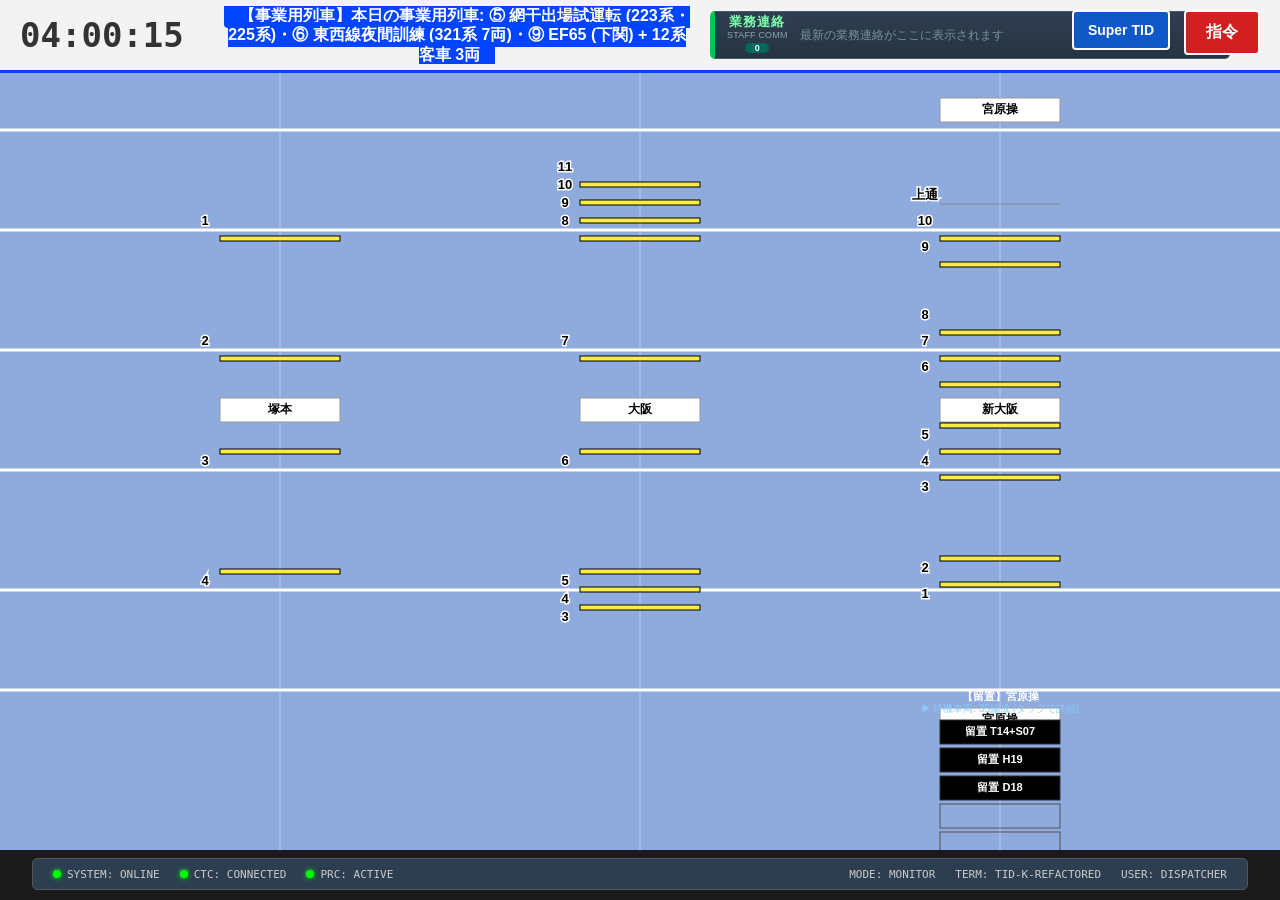
==== index.html @ ba00e13e "高画質の配線略図で配線を見直す: 大阪・京都・高槻・尼崎・草津・野洲の進路と番線、吹田の京都方引上線、西宮・茨木・摩耶・神戸・向日町・安土・近江八幡の待避線、南草津の渡り線。共有番線の駅は出られない番" ====
<!DOCTYPE html>
<html lang="ja">
<head>
<meta charset="UTF-8">
<meta name="viewport" content="width=device-width, initial-scale=1.0, maximum-scale=1.0, user-scalable=no">
<title>JR West Super TID</title>
<link rel="stylesheet" href="css/style.css?v=d154748d">
<link rel="stylesheet" href="css/header-log.css?v=d154748d">
<link rel="stylesheet" href="css/depot-view.css?v=d154748d">
</head>
<body>

<div id="loading-msg">システム再構築中...</div>

<div id="header">
    <div id="clock" class="clock">04:30:00</div>
    <div id="banner-area" onclick="game.ui.toggleLogPanel('cmd')" style="cursor: pointer;" title="クリックで指令ログ履歴を表示">
        <span id="emergency-banner"></span>
        <span id="info-banner"></span>
    </div>
    <div id="staff-log-feed" onclick="game.ui.toggleLogPanel('staff')" title="クリックで業務連絡ログ履歴を表示">
        <div class="staff-feed-title">
            <b>業務連絡</b>
            <small>STAFF COMM</small>
            <span id="staff-log-count">0</span>
        </div>
        <div id="staff-log-marquee"><span class="staff-feed-idle">最新の業務連絡がここに表示されます</span></div>
    </div>
</div>
<a id="tid-link" href="tid.html" title="運転指令用の Super-TID 画面を開きます">Super TID</a>
<button id="cmd-btn" type="button" onclick="game.ui.toggleCmdPanel()">指令</button>

<div id="log-panel">
    <div id="log-tabs"></div>
    <div id="log-filter-bar"></div>
    <div id="log-panel-container">
        <ul id="log-list"></ul>
    </div>
    <button id="log-panel-close" onclick="game.ui.toggleLogPanel()">閉じる</button>
</div>

<div id="emg-control">
 <h3 style="margin-top:0; color:#ffeb3b;">⚠️ 防護無線発報中 ⚠️</h3>
    <p style="font-size:12px; margin-bottom:10px;">安全確認完了後、以下のボタンで解除してください。</p>
    <button class="btn-emg-clear" onclick="game.clearEmergency()">防護無線解除 (安全確認)</button>
    <p style="color:#fff; font-size:10px; margin-top:5px;">※人身事故時は、他線のみ再開・当該線は区間抑止が残ります。</p>
</div>

<div id="footer">
    <div class="footer-section">
        <div class="status-item"><span class="led led-green"></span> SYSTEM: ONLINE</div>
        <div class="status-item"><span class="led led-green"></span> CTC: CONNECTED</div>
        <div class="status-item"><span class="led led-green"></span> PRC: ACTIVE</div>
    </div>
    <div class="footer-section">
        <div class="status-item">MODE: MONITOR</div>
        <div class="status-item">TERM: TID-K-REFACTORED</div>
        <div class="status-item">USER: DISPATCHER</div>
    </div>
</div>

<div id="cmd-panel">
    <h3>運転指令</h3>
    <div class="cmd-row" style="background:#eef; padding:5px; border-radius:4px;">
        <label style="color:#000;">対象列車選択 (必須)</label>
        <select id="cmd-no" style="font-size:14px; font-weight:bold; width:100%;" onchange="game.ui.updateCmdActionOptions()"><option value="">列車を選択してください</option></select>
    </div>
    <div id="vehicle-info-panel" style="background:#e0f7fa; padding:8px; margin-bottom:10px; border-radius:4px; font-size:11px; color:#006064;">
        <strong>編成情報:</strong> <span id="vehicle-notes">対象列車を選択してください</span>
    </div>
    <h4>0. シミュレーション設定</h4>
    <div class="cmd-section">
        <div class="cmd-row">
            <label>時間の進み方 (1.0倍が標準)</label>
            <select id="cmd-speed" onchange="game.ui.applyTimeScale()"></select>
        </div>
        <div class="cmd-row">
            <label>ダイヤの曜日 (快速の走行線路が変わります)</label>
            <select id="cmd-daytype" onchange="game.ui.applyDayType()"></select>
        </div>
    </div>
    <h4>1. 列車設定変更</h4>
    <div class="cmd-section">
        <div class="cmd-row"><label>行先変更</label>
            <select id="cmd-dest" onchange="game.ui.updateCmdActionOptions()">
                <option value="">変更なし</option>
                <!-- 候補は js/28-dispatch.js の dispatchDestinationCandidates() から作る (UIManager.fillDestSelect) -->
            </select>
        </div>
        <div class="cmd-row">
            <label>種別変更</label>
            <select id="cmd-type">
                <option value="no_change">変更なし</option>
                <option value="普通">普通</option><option value="快速">快速</option><option value="新快速">新快速</option>
                <option value="特急">特急</option><option value="回送">回送</option>
                <option value="臨時">臨時</option>
            </select>
        </div>
        <div class="cmd-row">
            <label>終点到着後の処置</label>
            <select id="cmd-action"></select>
        </div>
        <button id="btn-exec-train" class="btn-exec" onclick="game.ui.executeTrainChange()" style="width:100%;">設定変更 実行</button>
    </div>
    <h4>2. 個別抑止制御</h4>
    <div class="cmd-section">
        <div class="cmd-row">
            <label>抑止指定駅</label>
            <select id="cmd-stop-at"><option value="">指定なし (即時)</option></select>
        </div>
        <div class="btn-group">
            <button id="btn-suspend-imm" class="btn-suspend-imm" onclick="game.ui.executeSuspendImm()" style="flex:1.2;">即時抑止</button>
            <button id="btn-suspend-on" class="btn-suspend" onclick="game.ui.executeSuspendOn()">予約実行</button>
            <button id="btn-suspend-off" class="btn-release" onclick="game.ui.executeSuspendOff()">解除</button>
        </div>
        <!-- ★追加: 抑止を解除して、続行間隔の自動判定を飛ばして発車させる指令 -->
        <button id="btn-force-start" class="btn-force" onclick="game.ui.executeForceStart()"
                title="抑止を解除し、続行間隔の自動判定を1回飛ばして発車させます（進路が空いていない場合は発車しません）">
            ▶ 強制発車 (抑止解除)
        </button>
    </div>
    <h4>3. 着発番線変更指令 (転線)</h4>
    <div class="cmd-section">
        <div class="cmd-row">
            <label>対象駅</label>
            <select id="cmd-chg-station" onchange="game.ui.updateTrackCandidates()">
                <option value="">駅を選択してください</option>
            </select>
        </div>
        <div class="cmd-row">
            <label>指定番線</label>
            <select id="cmd-chg-track">
                <option value="">駅を選択してください</option>
            </select>
        </div>
        <button class="btn-exec" onclick="game.ui.applyTrackChange()">変更予約 実行</button>
    </div>
    <h4>4. 留置場 出区・強制発車指令</h4>
    <div class="cmd-section">
        <div class="cmd-row">
            <label>対象留置場 (留置数)</label>
            <select id="cmd-depot-sel" onchange="game.ui.updateDepotTrains()">
                <!-- 動的生成 -->
            </select>
        </div>
        <div class="cmd-row">
            <label>対象車両</label>
            <select id="cmd-depot-train">
                <!-- 動的生成 -->
            </select>
        </div>
        <div style="display:flex; gap:5px; margin-bottom: 5px;">
            <div style="flex:1;">
                <label>発車時間</label>
                <select id="cmd-depot-time">
                    <option value="0">即時</option>
                    <option value="1">1分後</option>
                    <option value="2">2分後</option>
                    <option value="3">3分後</option>
                    <option value="5">5分後</option>
                    <option value="10">10分後</option>
                </select>
            </div>
            <div style="flex:1;">
                <label>種別</label>
                <select id="cmd-depot-type" onchange="game.ui.updateDepotDests()">
                    <option value="普通">普通</option>
                    <option value="快速">快速</option>
                    <option value="新快速">新快速</option>
                    <option value="特急">特急</option>
                    <option value="回送" selected>回送</option>
                    <option value="臨時">臨時</option>
                </select>
            </div>
        </div>
        <div class="cmd-row">
            <label>行先</label>
            <select id="cmd-depot-dest" onchange="game.ui.updateCmdDepotActionOptions()">
                <option value="京都">京都</option><option value="大阪">大阪</option>
                <option value="西明石">西明石</option><option value="姫路">姫路</option>
                <option value="網干">網干</option><option value="野洲">野洲</option>
                <option value="米原">米原</option><option value="草津">草津</option>
                <option value="高槻">高槻</option><option value="尼崎">尼崎</option>
                <option value="神戸">神戸</option><option value="敦賀">敦賀</option>
                <option value="須磨">須磨</option><option value="芦屋">芦屋</option>
                <option value="近江今津">近江今津</option><option value="長浜">長浜</option>
                <option value="宮原操">宮原操</option><option value="向日町操">向日町操</option>
                <option value="吹田貨">吹田貨</option>
                <option value="上郡">上郡</option><option value="播州赤穂">播州赤穂</option>
                <option value="放出">放出</option><option value="松井山手">松井山手</option>
                <option value="木津">木津</option>
            </select>
        </div>
        <div class="cmd-row">
            <label>到着後</label>
            <select id="cmd-depot-action"></select>
        </div>
        <button class="btn-exec" onclick="game.ui.executeDepotOutForce()" style="background:#800080; width:100%;">出区・強制発車 設定</button>
    </div>
    <h4>5. 運転見合わせ設定 (区間)</h4>
    <div class="cmd-section">
        <div class="cmd-row">
            <label>対象線路</label>
            <select id="sus-track">
                <option value="Up_In">上り内側</option><option value="Up_Out">上り外側</option>
                <option value="Down_In">下り内側</option><option value="Down_Out">下り外側</option>
                <option value="Up_Hoppo">北方貨物上</option><option value="Down_Hoppo">北方貨物下</option>
                <option value="Kosei_Up">湖西線上り</option><option value="Kosei_Down">湖西線下り</option>
                <option value="Fukuchi_Up">JR宝塚線上り</option><option value="Fukuchi_Down">JR宝塚線下り</option>
                <option value="Tozai_Up">JR東西線・学研都市線上り</option><option value="Tozai_Down">JR東西線・学研都市線下り</option>
                <option value="Ako_Up">赤穂線上り</option><option value="Ako_Down">赤穂線下り</option>
            </select>
        </div>
        <div class="cmd-row" style="display:flex; gap:5px;">
            <div style="flex:1;"><label>開始駅</label><select id="sus-start"><option value="">駅を選択</option></select></div>
            <div style="flex:1;"><label>終了駅</label><select id="sus-end"><option value="">駅を選択</option></select></div>
        </div>
        <div class="btn-group">
            <button id="btn-stop-sus" class="btn-stop" onclick="game.ui.setSuspension()">見合わせ 設定</button>
            <button id="btn-clear-sus" class="btn-clear" onclick="game.ui.clearSuspension()">全解除</button>
        </div>
    </div>
    <div style="text-align:right; margin-top:15px;"><button id="btn-close-cmd" class="btn-close" onclick="game.ui.toggleCmdPanel()">閉じる</button></div>
</div>

<!-- 線路図。
     canvas-spacer は線路図全体の大きさを持つ空の箱で、スクロールバーを出すためのもの。
     キャンバス自体は画面の大きさぶんしか作らず、スクロール量に合わせて描き直す。
     こうしないと iPad の Safari でキャンバスの面積の上限に掛かり、
     線路図が真っ白になってしまう。 -->
<div id="tid-viewport">
    <canvas id="tidCanvas"></canvas>
    <div id="scroll-container"><div id="canvas-spacer"></div></div>
</div>
<div id="dep-board-modal" onclick="game.ui.closeDepartureBoard()" style="display:none; position:fixed; top:0; left:0; width:100%; height:100%; background:rgba(0,0,0,0.8); z-index:9999; justify-content:center; align-items:center; flex-direction:column; gap:10px; overflow-y:auto;">
    
    <div onclick="event.stopPropagation()" style="background:#000; border: 2px solid #555; width: 1000px; padding: 20px; font-family: 'Meiryo UI', 'MS Gothic', sans-serif; transform: scale(0.8); transform-origin: center; margin-bottom: -60px;">
        <div style="display:flex; align-items:center; border-bottom: 2px solid #ccc; padding-bottom: 10px; margin-bottom: 10px;">
            <div style="background:#0055A5; color:white; font-size:50px; padding:0 20px; font-weight:bold; font-family:Arial;">A</div>
            <div style="color:white; font-size:35px; margin-left:15px; line-height:1.1; font-weight:bold;">
                上り 大阪・京都方面<br><span style="font-size:18px; font-weight:normal;">for Ōsaka, Kyōto</span>
            </div>
            <div id="dep-board-header-up" style="color:white; font-size:40px; margin-left:auto; text-align:right; font-weight:bold;">
                駅 発車標<br><span style="font-size:18px; font-weight:normal;">Departures</span>
            </div>
        </div>
        <div style="display:flex; color:#ccc; font-size:14px; border-bottom: 1px solid #777; padding-bottom:5px;">
            <div style="width:240px; text-align:center;">種別 Type</div>
            <div style="width:190px; text-align:center;">遅れ Delay</div>
            <div style="width:150px; text-align:center;">時刻 Departure Time</div>
            <div style="width:220px; text-align:center;">行先 Destination</div>
            <div style="width:100px; text-align:center;">のりば Track</div>
        </div>
        <div id="dep-board-rows-up"></div>
    </div>

    <div onclick="event.stopPropagation()" style="background:#000; border: 2px solid #555; width: 1000px; padding: 20px; font-family: 'Meiryo UI', 'MS Gothic', sans-serif; transform: scale(0.8); transform-origin: center;">
        <div style="display:flex; align-items:center; border-bottom: 2px solid #ccc; padding-bottom: 10px; margin-bottom: 10px;">
            <div style="background:#0055A5; color:white; font-size:50px; padding:0 20px; font-weight:bold; font-family:Arial;">A</div>
            <div style="color:white; font-size:35px; margin-left:15px; line-height:1.1; font-weight:bold;">
                下り 三ノ宮・姫路方面<br><span style="font-size:18px; font-weight:normal;">for Sannomiya, Himeji</span>
            </div>
            <div id="dep-board-header-down" style="color:white; font-size:40px; margin-left:auto; text-align:right; font-weight:bold;">
                駅 発車標<br><span style="font-size:18px; font-weight:normal;">Departures</span>
            </div>
        </div>
        <div style="display:flex; color:#ccc; font-size:14px; border-bottom: 1px solid #777; padding-bottom:5px;">
            <div style="width:240px; text-align:center;">種別 Type</div>
            <div style="width:190px; text-align:center;">遅れ Delay</div>
            <div style="width:150px; text-align:center;">時刻 Departure Time</div>
            <div style="width:220px; text-align:center;">行先 Destination</div>
            <div style="width:100px; text-align:center;">のりば Track</div>
        </div>
        <div id="dep-board-rows-down"></div>
    </div>
</div>

<!-- 輸送障害の報告書 (社員限り)。js/32-records.js が中身を作る -->
<div id="report-modal" onclick="game.ui.closeIncidentReport()" style="display:none;">
    <div class="report-modal-box" onclick="event.stopPropagation()">
        <div class="report-modal-head">
            <b>輸送障害報告</b>
            <button onclick="game.ui.saveIncidentReport()">テキストで保存</button>
            <button onclick="game.ui.closeIncidentReport()">閉じる</button>
        </div>
        <div id="report-modal-body"></div>
    </div>
</div>

<!-- ★追加: 留置車両一覧モーダル -->
<div id="depot-modal" onclick="closeDepotModal()" style="display:none; position:fixed; top:0; left:0; width:100%; height:100%; background:rgba(0,0,0,0.8); z-index:9999; justify-content:center; align-items:center; flex-direction:column; overflow-y:auto;">
    <div onclick="event.stopPropagation()" style="background:#fff; border: 2px solid #555; width: 94%; max-width: 1040px; padding: 18px 20px; font-family: 'Meiryo UI', 'MS Gothic', sans-serif; border-radius: 8px;">
        <h2 id="depot-modal-title">留置場 構内配線図</h2>
        <div id="depot-modal-content" style="max-height: 68vh; overflow-y: auto;">
            <!-- リストがここに生成されます -->
        </div>
        <div style="text-align:right; margin-top: 15px;">
            <button onclick="closeDepotModal()" style="padding: 8px 20px; cursor: pointer; background: #666; color: #fff; border: none; border-radius: 4px; font-weight: bold;">閉じる</button>
        </div>
    </div>
</div>


<!-- 読み込み順に意味があります。データ定義 -> クラス本体 -> prototype への追加 -> 起動 -->
<script src="js/01-config.js?v=d154748d"></script>
<script src="js/02-fleet-data.js?v=d154748d"></script>
<script src="js/03-stations.js?v=d154748d"></script>
<script src="js/04-depots.js?v=d154748d"></script>
<script src="js/05-track-manager.js?v=d154748d"></script>
<script src="js/06-fleet.js?v=d154748d"></script>
<script src="js/07-spawner-core.js?v=d154748d"></script>
<script src="js/08-spawner-mainline.js?v=d154748d"></script>
<script src="js/09-spawner-branch.js?v=d154748d"></script>
<script src="js/10-timetable.js?v=d154748d"></script>
<script src="js/11-train-core.js?v=d154748d"></script>
<script src="js/12-train-move.js?v=d154748d"></script>
<script src="js/13-train-hold.js?v=d154748d"></script>
<script src="js/14-train-turnback.js?v=d154748d"></script>
<script src="js/15-train-depot.js?v=d154748d"></script>
<script src="js/16-train-adjust.js?v=d154748d"></script>
<script src="js/17-renderer.js?v=d154748d"></script>
<script src="js/18-ui-core.js?v=d154748d"></script>
<script src="js/19-ui-log.js?v=d154748d"></script>
<script src="js/20-ui-cmd.js?v=d154748d"></script>
<script src="js/21-ui-board.js?v=d154748d"></script>
<script src="js/22-depot-view.js?v=d154748d"></script>
<script src="js/23-game.js?v=d154748d"></script>
<script src="js/24-service-rules.js?v=d154748d"></script>
<script src="js/25-signals.js?v=d154748d"></script>
<script src="js/26-incidents.js?v=d154748d"></script>
<script src="js/27-operations.js?v=d154748d"></script>
<script src="js/28-dispatch.js?v=d154748d"></script>
<script src="js/29-sim-bus.js?v=d154748d"></script>
<script src="js/30-duty-log.js?v=d154748d"></script>
<script src="js/31-comms.js?v=d154748d"></script>
<script src="js/32-records.js?v=d154748d"></script>
<script src="js/33-incident-scenarios.js?v=d154748d"></script>
<script src="js/34-freight-terminals.js?v=d154748d"></script>
<script src="js/35-sidings.js?v=d154748d"></script>
<script src="js/36-special-events.js?v=d154748d"></script>
<script src="js/37-amagasaki-prc.js?v=d154748d"></script>
<script src="js/38-freight-timetable.js?v=d154748d"></script>
<script src="js/38b-night-work.js?v=d154748d"></script>
<script src="js/38c-dispatch-rules.js?v=d154748d"></script>
<script src="js/38d-train-numbers.js?v=d154748d"></script>
<script src="js/38e-night-work-detail.js?v=d154748d"></script>
<script src="js/39-boot.js?v=d154748d"></script>

<!-- ===================================================== 版の食い違いの見張り
     詳しくは tid.html の同じ部分を参照。古い js がキャッシュから使われている
     ときに、一度だけキャッシュを避けて読み直す。 -->
<script>
(function () {
    var okAll = true;
    try { okAll = (typeof DutyLog !== "undefined") && (typeof CommSystem !== "undefined"); }
    catch (e) { okAll = false; }
    if (okAll) return;
    var KEY = "tid-version-reload";
    var already = false;
    try { already = !!sessionStorage.getItem(KEY); } catch (e) { already = false; }
    if (already) return;
    try { sessionStorage.setItem(KEY, "1"); } catch (e) { /* 使えなくても続ける */ }
    location.replace(location.pathname + "?r=" + Date.now());
})();
</script>

</body>
</html>
---- css/style.css ----
body { margin: 0; background-color: #1a1a1a; font-family: "Meiryo UI", "Yu Gothic", sans-serif; overflow: hidden; }
    
    /* ヘッダー */
    #header { position: fixed; top: 0; left: 0; width: 100%; height: 70px; background: rgba(255,255,255,0.95); border-bottom: 3px solid #0044FF; z-index: 1000; display: flex; align-items: center; justify-content: space-between; padding: 0 20px; font-size: 12px; white-space: nowrap; overflow-x: auto; }
    .clock { font-size: 34px; font-weight: bold; font-family: "Meiryo UI", "Yu Gothic", monospace; color: #333; margin-right: 20px; flex-shrink: 0; }
    
    #banner-area { flex-grow: 1; text-align: center; font-weight: bold; font-size: 16px; margin: 0 20px; overflow: hidden; white-space: normal; line-height: 1.2; }
    #emergency-banner { display: none; background-color: #ff0000; color: #fff; padding: 4px 15px; border-radius: 4px; animation: flash 1s infinite; }
    #info-banner { display: none; background-color: #ffcc00; color: #000; padding: 4px 15px; border-radius: 4px; }
    .banner-orange { background-color: #ff9800 !important; color: #fff !important; }
    .banner-blue { background-color: #0044FF !important; color: #fff !important; }
    @keyframes flash { 0% { opacity: 1; } 50% { opacity: 0.5; } 100% { opacity: 1; } }

    .legend { display: flex; align-items: center; gap: 10px; flex-shrink: 0; margin-right: 70px; font-size: 10px; }
    .color-box { display: inline-block; width: 10px; height: 10px; margin-right: 2px; vertical-align: middle; border: 1px solid #777; }
    
    /* フッター */
    #footer { position: fixed; bottom: 10px; left: 2.5%; width: 95%; height: 32px; background: #2c3e50; border: 1px solid #555; border-radius: 5px; z-index: 1000; display: flex; align-items: center; justify-content: space-between; padding: 0 20px; color: #ccc; font-size: 11px; font-family: "Meiryo UI", "Yu Gothic", monospace; box-sizing: border-box; }
    .footer-section { display: flex; align-items: center; gap: 20px; }
    .status-item { display: flex; align-items: center; gap: 6px; }
    .led { width: 8px; height: 8px; border-radius: 50%; display: inline-block; }
    .led-green { background-color: #00ff00; box-shadow: 0 0 5px #00ff00; }
    
    /* ローディング */
    #loading-msg { position: fixed; top: 50%; left: 50%; transform: translate(-50%, -50%); color: #fff; font-size: 20px; font-weight: bold; z-index: 9999; background: rgba(0,0,0,0.7); padding: 20px; border-radius: 8px; pointer-events: none; }

    /* Super-TID 画面へのリンク */
    #tid-link { position: fixed; top: 10px; right: 110px; z-index: 2000; background: #0E58C8;
        color: #fff; border: 2px solid #fff; padding: 10px 14px; font-weight: bold; font-size: 14px;
        cursor: pointer; border-radius: 4px; text-decoration: none;
        font-family: "Meiryo UI", "Yu Gothic", sans-serif; }
    #tid-link:active { transform: translateY(2px); }

    /* 指令ボタン */
    #cmd-btn { position: fixed; top: 10px; right: 20px; z-index: 2000; background: #d21f1f; color: #fff; border: 2px solid #fff; padding: 10px 20px; font-weight: bold; font-size: 16px; cursor: pointer; border-radius: 4px; font-family: "Meiryo UI", "Yu Gothic", sans-serif; }
    #cmd-btn:active { transform: translateY(2px); }

    /* 指令パネル */
    #cmd-panel { display: none; position: fixed; top: 80px; right: 20px; width: 340px; background: rgba(255,255,255,0.95); border: 2px solid #333; padding: 15px; z-index: 2000; font-size: 12px; border-radius: 8px; max-height: 85vh; overflow-y: auto; }
    #cmd-panel h3 { margin: 0 0 10px 0; border-bottom: 2px solid #0044FF; padding-bottom: 5px; font-size: 14px; }
    #cmd-panel h4 { margin: 15px 0 5px 0; background: #eee; padding: 4px; font-size: 12px; border-left: 4px solid #555; }
    .cmd-section { margin-bottom: 10px; padding-bottom: 10px; border-bottom: 1px dashed #ccc; }
    .cmd-row { margin-bottom: 8px; }
    .cmd-row label { display: block; font-weight: bold; margin-bottom: 2px; font-size: 11px; color:#555; }
    .cmd-row input, .cmd-row select { width: 100%; padding: 5px; box-sizing: border-box; border:1px solid #999; border-radius:3px; font-family: "Meiryo UI", "Yu Gothic", sans-serif; }
    
    .btn-group { display: flex; gap: 5px; margin-top: 5px; }
    .btn-exec, .btn-suspend, .btn-release, .btn-stop, .btn-clear, .btn-close, .btn-emg-clear { border: none; color: #fff; cursor: pointer; border-radius: 4px; font-weight: bold; font-family: "Meiryo UI", "Yu Gothic", sans-serif; }
    .btn-exec { flex:1; background: #0044FF; padding: 8px; }
    .btn-suspend { flex:1; background: #ff8800; padding: 8px; }
    .btn-suspend-imm { flex:1; background: #d21f1f; padding: 8px; color: #fff; cursor: pointer; border-radius: 4px; font-weight: bold; }
    .btn-release { flex:1; background: #28a745; padding: 8px; }
    .btn-stop { background: #d21f1f; padding: 6px 12px; flex: 2; }
    .btn-clear { background: #28a745; padding: 6px 12px; flex: 1; }
    .btn-close { background: #666; padding: 6px 12px; }
    .btn-emg-clear { width:100%; background: #d21f1f; padding: 10px; border:2px solid yellow; }

    /* ログ履歴パネル・業務連絡欄のスタイルは css/header-log.css に分離 */

    /* 緊急制御パネル */
    #emg-control { display: none; position: fixed; top: 100px; left: 50%; transform: translateX(-50%); width: 300px; background: rgba(200, 0, 0, 0.9); padding: 15px; border: 3px solid #fff; border-radius: 8px; z-index: 3000; text-align: center; color: white; }

    /* 線路図の表示域。
       キャンバスは画面の大きさぶんだけ作り、いちばん下の層に敷く。
       その上に透明なスクロール領域 (#scroll-container) を重ね、
       中の #canvas-spacer が線路図全体の大きさを持ってスクロールバーを出す。
       スクロールされたら、その量ぶんずらしてキャンバスを描き直す。
       こうすることで
         ・キャンバスの面積が画面と同じになり、iPad の上限に掛からない
         ・iOS の慣性スクロールがそのまま使える
         ・横にも縦にもスクロールできる
       という形にしている。 */
    #tid-viewport {
        position: fixed; top: 70px; left: 0; right: 0; bottom: 50px;
        background-color: #8faadd;
        overflow: hidden;
    }
    #tidCanvas {
        position: absolute; top: 0; left: 0;
        display: block;
        image-rendering: -webkit-optimize-contrast;
    }
    #scroll-container {
        position: absolute; top: 0; left: 0; right: 0; bottom: 0;
        overflow: auto;
        -webkit-overflow-scrolling: touch;
        overscroll-behavior: contain;
        touch-action: pan-x pan-y;
        cursor: grab;
    }
    #scroll-container:active { cursor: grabbing; }
    #canvas-spacer { width: 1px; height: 1px; }

    /* ★追加: 強制発車ボタン (指令パッド) */
    .btn-force { display:block; width:100%; margin-top:8px; padding:9px; background:#00838F; color:#fff; border:none; border-radius:4px; font-weight:bold; font-size:13px; cursor:pointer; font-family: "Meiryo UI", "Yu Gothic", sans-serif; }
    .btn-force:hover { background:#006064; }
    .btn-force:active { transform: translateY(1px); }
---- css/header-log.css ----
/* ヘッダーの業務連絡欄と、運転指令ログ／業務連絡の履歴パネル。

   読みやすさを上げるため
     ・時刻 / 発信元ラベル / 見出し / 本文 の4段構えに固定し、行頭の位置を揃えた
     ・発信元を色付きのラベル(チップ)にして、視線で追えるようにした
     ・重要度で左の帯と背景を変え、事故・運休が埋もれないようにした
     ・タブと発信元での絞り込みを付けた
*/

/* ============================================================ 業務連絡 (ヘッダー) */
#staff-log-feed {
    display: flex;
    align-items: center;
    flex-shrink: 0;
    margin-right: 70px;
    width: 520px;
    height: 48px;
    box-sizing: border-box;
    background: linear-gradient(180deg, #2f3e50 0%, #263442 100%);
    border: 1px solid #4a5a6a;
    border-left: 5px solid #00c853;
    border-radius: 5px;
    padding: 0 12px;
    overflow: hidden;
    cursor: pointer;
    transition: border-color .15s, box-shadow .15s;
}
#staff-log-feed:hover { border-color: #7e93a8; box-shadow: 0 0 0 2px rgba(0,200,83,.25); }

.staff-feed-title {
    flex-shrink: 0;
    margin-right: 12px;
    text-align: center;
    line-height: 1.15;
}
.staff-feed-title b {
    display: block;
    font-size: 13px;
    font-weight: bold;
    color: #7dffab;
    letter-spacing: .08em;
}
.staff-feed-title small {
    display: block;
    font-size: 9px;
    color: #90a4ae;
    letter-spacing: .02em;
}
#staff-log-count {
    display: inline-block;
    min-width: 16px;
    margin-top: 1px;
    padding: 0 4px;
    background: #00695c;
    border-radius: 8px;
    font-size: 9px;
    font-weight: bold;
    color: #fff;
}

#staff-log-marquee {
    flex: 1;
    min-width: 0;
    display: flex;
    align-items: baseline;
    gap: 7px;
    white-space: nowrap;
    overflow: hidden;
}
.staff-feed-src {
    flex-shrink: 0;
    font-size: 11px;
    color: #b0bec5;
}
.staff-feed-head {
    flex-shrink: 0;
    padding: 1px 6px;
    background: rgba(255,255,255,.12);
    border-radius: 3px;
    font-size: 11px;
    font-weight: bold;
    color: #fff59d;
}
.staff-feed-body {
    flex: 1;
    min-width: 0;
    font-size: 12.5px;
    line-height: 1.35;
    color: #eceff1;
    overflow: hidden;
    text-overflow: ellipsis;
}
.staff-feed-idle { font-size: 12px; color: #78909c; }

/* 発信元ラベル (履歴パネルと共用) */
.log-chip {
    flex-shrink: 0;
    display: inline-block;
    min-width: 44px;
    padding: 2px 6px;
    border-radius: 3px;
    color: #fff;
    font-size: 10.5px;
    font-weight: bold;
    line-height: 1.35;
    text-align: center;
    letter-spacing: .02em;
}

/* ============================================================ 履歴パネル */
#log-panel {
    display: none;
    position: fixed;
    top: 72px;
    left: 50%;
    transform: translateX(-50%);
    width: 94%;
    max-width: 920px;
    background: #f7f9fb;
    border: 1px solid #c3ced8;
    border-top: 4px solid #0044FF;
    box-shadow: 0 10px 34px rgba(0,0,0,.45);
    border-radius: 0 0 10px 10px;
    z-index: 2500;
    padding: 0;
    font-family: "Meiryo UI", "Yu Gothic", sans-serif;
}

#log-tabs {
    display: flex;
    align-items: stretch;
    gap: 0;
    background: #e8edf2;
    border-bottom: 1px solid #c3ced8;
    padding: 0 10px;
}
.log-tab {
    appearance: none;
    background: none;
    border: none;
    border-bottom: 3px solid transparent;
    padding: 11px 18px 9px;
    font-family: inherit;
    font-size: 14px;
    font-weight: bold;
    color: #667585;
    cursor: pointer;
}
.log-tab:hover { color: #2c3e50; background: rgba(255,255,255,.6); }
.log-tab.is-active { color: #0033cc; border-bottom-color: #0044FF; background: #f7f9fb; }
.log-tab-num {
    display: inline-block;
    margin-left: 7px;
    padding: 1px 6px;
    background: #b0bec5;
    border-radius: 9px;
    font-size: 10px;
    color: #fff;
}
.log-tab.is-active .log-tab-num { background: #0044FF; }

.log-imp {
    appearance: none;
    margin: 8px 0 8px auto;
    padding: 4px 12px;
    background: #fff;
    border: 1px solid #b0bec5;
    border-radius: 13px;
    font-family: inherit;
    font-size: 11.5px;
    font-weight: bold;
    color: #667585;
    cursor: pointer;
    align-self: center;
}
.log-imp.is-active { background: #d21f1f; border-color: #d21f1f; color: #fff; }

#log-filter-bar {
    display: flex;
    flex-wrap: wrap;
    gap: 5px;
    padding: 8px 14px;
    background: #f0f3f6;
    border-bottom: 1px solid #dde4ea;
}
#log-filter-bar:empty { display: none; }
.log-filter {
    --hue: #78909c;
    appearance: none;
    padding: 3px 9px;
    background: #fff;
    border: 1px solid #cfd8dc;
    border-left: 4px solid var(--hue);
    border-radius: 3px;
    font-family: inherit;
    font-size: 11px;
    color: #45525f;
    cursor: pointer;
}
.log-filter:hover { background: #eceff1; }
.log-filter.is-active { background: var(--hue); border-color: var(--hue); color: #fff; font-weight: bold; }
.log-filter-num { margin-left: 5px; opacity: .75; font-size: 10px; }

#log-panel-container {
    max-height: 52vh;
    overflow-y: auto;
    padding: 4px 0;
    background: #f7f9fb;
}
#log-panel ul { list-style: none; padding: 0; margin: 0; }

.log-row {
    --hue: #78909c;
    display: flex;
    align-items: flex-start;
    gap: 9px;
    padding: 7px 14px;
    border-bottom: 1px solid #e4eaef;
    border-left: 5px solid var(--hue);
    background: #fff;
}
.log-row:hover { background: #f2f7fd; }

.log-time {
    flex-shrink: 0;
    width: 62px;
    padding-top: 1px;
    font-family: Consolas, "Courier New", monospace;
    font-size: 12px;
    font-weight: bold;
    color: #37474f;
    letter-spacing: -.02em;
}
.log-time.is-dim { color: #b0bec5; font-weight: normal; }

.log-text { flex: 1; min-width: 0; line-height: 1.55; }
.log-src {
    margin-right: 7px;
    font-size: 11px;
    color: #78909c;
}
.log-head {
    margin-right: 7px;
    padding: 1px 6px;
    background: #eceff1;
    border-radius: 3px;
    font-size: 11.5px;
    font-weight: bold;
    color: #37474f;
    white-space: nowrap;
}
.log-body {
    font-size: 13px;
    color: #1c2833;
    word-break: break-word;
}

.log-trainno {
    display: inline-block;
    padding: 0 4px;
    background: #0044FF;
    border-radius: 3px;
    color: #fff;
    font-family: Consolas, "Courier New", monospace;
    font-weight: bold;
    cursor: pointer;
}
.log-trainno:hover { background: #d21f1f; }

/* 重要度 */
.log-lv-critical { background: #fff0f0; }
.log-lv-critical .log-head { background: #d21f1f; color: #fff; }
.log-lv-critical .log-body { font-weight: bold; color: #8b0000; }
.log-lv-warn { background: #fff9ef; }
.log-lv-warn .log-head { background: #ffe0b2; color: #7a3e00; }
.log-lv-info { background: #f5f9ff; }

.log-empty, .dt-none { padding: 26px 14px; text-align: center; color: #8d9aa6; font-size: 13px; }

#log-panel-close {
    display: block;
    width: 100%;
    padding: 10px;
    margin: 0;
    background: #45525f;
    color: #fff;
    text-align: center;
    border: none;
    border-radius: 0 0 8px 8px;
    cursor: pointer;
    font-family: inherit;
    font-size: 13px;
    font-weight: bold;
}
#log-panel-close:hover { background: #2c3e50; }

/* ===================================================== 輸送障害の報告書 (社員限り)
   js/32-records.js が組み立てる。旅客向け画面・Super-TID の両方で使う。 */
.rec-report { font-family: 'Meiryo UI', 'Yu Gothic', sans-serif; color: #15181f; font-size: 12px;
              line-height: 1.55; position: relative; }
.rec-stamp { position: absolute; top: 0; right: 0; border: 2px solid #b3121b; color: #b3121b;
             font-weight: bold; padding: 2px 8px; font-size: 12px; transform: rotate(2deg);
             letter-spacing: 1px; }
.rec-title { margin: 0 0 2px; font-size: 18px; letter-spacing: 1px; }
.rec-title small { font-size: 12px; color: #5b6275; font-weight: normal; }
.rec-from { font-size: 11px; color: #5b6275; margin-bottom: 6px; }
.rec-kv { width: 100%; border-collapse: collapse; margin: 4px 0 6px; }
.rec-kv th { width: 7.5em; text-align: left; background: #eef1f7; border: 1px solid #cfd5e3;
             padding: 3px 6px; font-weight: bold; vertical-align: top; white-space: nowrap; }
.rec-kv td { border: 1px solid #cfd5e3; padding: 3px 6px; }
.rec-sec { margin: 8px 0; }
.rec-sec h3 { margin: 0 0 4px; font-size: 13px; border-bottom: 2px solid #3a4a6b; padding-bottom: 2px; }
.rec-sec h3 span { display: inline-block; min-width: 1.6em; color: #3a4a6b; }
.rec-sec p { margin: 2px 0 4px; }
.rec-sec ul { margin: 2px 0; padding-left: 1.3em; }
.rec-tl { width: 100%; border-collapse: collapse; font-size: 11px; }
.rec-tl td { border-bottom: 1px dotted #cfd5e3; padding: 2px 4px; vertical-align: top; }
.rec-t { white-space: nowrap; font-variant-numeric: tabular-nums; color: #3a4a6b; width: 5.5em; }
.rec-k { white-space: nowrap; color: #5b6275; width: 7em; }
.rec-aff { width: 100%; border-collapse: collapse; font-size: 11px; margin-top: 4px; }
.rec-aff th { background: #eef1f7; border: 1px solid #cfd5e3; padding: 2px 4px; white-space: nowrap; }
.rec-aff td { border: 1px solid #dfe3ec; padding: 2px 4px; white-space: nowrap; }
.rec-aff .rec-own td { background: #fff1f1; font-weight: bold; }
.rec-num { text-align: right; font-variant-numeric: tabular-nums; }
.rec-none, .rec-empty { color: #8a93a8; }
.rec-note { color: #5b6275; font-size: 11px; }
.rec-foot { margin-top: 10px; border-top: 1px solid #cfd5e3; padding-top: 4px; font-size: 10px; color: #5b6275; }

/* 旅客向け画面の報告書の窓 */
#report-modal { position: fixed; inset: 0; background: rgba(0,0,0,0.75); z-index: 10000;
                display: none; justify-content: center; align-items: center; }
.report-modal-box { background: #fff; width: min(900px, 94vw); max-height: 88vh; display: flex;
                    flex-direction: column; border-radius: 6px; border: 2px solid #555; }
.report-modal-head { display: flex; gap: 8px; align-items: center; padding: 8px 12px;
                     border-bottom: 1px solid #ccc; background: #f3f5fa; }
.report-modal-head b { margin-right: auto; font-size: 15px; }
.report-modal-head button { padding: 5px 12px; border: none; border-radius: 3px; cursor: pointer;
                            background: #555f6b; color: #fff; font-weight: bold; }
#report-modal-body { overflow: auto; padding: 12px 16px; }
.rec-li .log-text { display: flex; flex-wrap: wrap; gap: 4px; align-items: baseline; }
.rec-li-ans { flex-basis: 100%; color: #1b3e8a; font-size: 12px; }
.rec-li-ans small { color: #5b6275; }
.rec-open { margin-left: auto; border: 1px solid #8fa0c8; background: #eef2fc; color: #12305f;
            border-radius: 3px; padding: 2px 8px; cursor: pointer; font-size: 12px; }
---- css/depot-view.css ----
/* 留置場の構内配線図モーダル (js/22-depot-view.js) */

#depot-modal-title {
    margin: 0 0 10px 0;
    padding-bottom: 7px;
    border-bottom: 3px solid #0044FF;
    font-size: 19px;
    color: #1c2833;
}
#depot-modal-title .depot-sub {
    display: block;
    margin-top: 3px;
    font-size: 12px;
    font-weight: normal;
    color: #667585;
}

.depot-stats {
    display: flex;
    flex-wrap: wrap;
    gap: 8px;
    margin-bottom: 8px;
}
.depot-stats .ds-item {
    padding: 4px 11px;
    background: #eef2f6;
    border: 1px solid #d5dde4;
    border-radius: 4px;
    font-size: 12px;
    color: #45525f;
}
.depot-stats b { font-size: 15px; color: #0033cc; }
.depot-stats small { color: #78909c; }

.depot-note {
    margin: 0 0 10px;
    font-size: 12px;
    line-height: 1.5;
    color: #55636f;
}

.depot-legend {
    display: flex;
    flex-wrap: wrap;
    gap: 4px 14px;
    margin-bottom: 8px;
    font-size: 11px;
    color: #45525f;
}
.depot-legend .dl-box {
    display: inline-block;
    width: 11px;
    height: 11px;
    margin-right: 4px;
    border: 1px solid #90a4ae;
    vertical-align: -1px;
}
.depot-legend .dl-line {
    display: inline-block;
    width: 16px;
    height: 0;
    margin-right: 4px;
    vertical-align: 4px;
    border-top: 3px solid #d9d9d9;
}
.depot-legend .dl-shed { border-top-color: #6a5acd; }
.depot-legend .dl-wash { border-top-color: #1e90ff; }
.depot-legend .dl-siding { border-top-color: #8a8a8a; }

/* ------------------------------------------------------------ 配線図 */
.depot-diagram {
    margin-bottom: 14px;
    padding: 6px 4px;
    background: #11161c;
    border: 1px solid #2c3742;
    border-radius: 6px;
    overflow-x: auto;
}
.depot-svg {
    display: block;
    width: 100%;
    max-width: 100%;
    height: auto;
    min-width: 560px;   /* これより狭いと線名が読めないので横スクロールさせる */
}

.depot-svg .dv-main   { stroke: #ffffff; stroke-width: 2.5; }
.depot-svg .dv-ladder { stroke: #6f7d8a; stroke-width: 1.6; fill: none; }
.depot-svg .dv-track  { stroke: #d9d9d9; stroke-width: 2.5; }
.depot-svg .dv-track-shed   { stroke: #6a5acd; }
.depot-svg .dv-track-wash   { stroke: #1e90ff; }
.depot-svg .dv-track-siding { stroke: #8a8a8a; stroke-dasharray: 7 3; }
.depot-svg .dv-stop   { stroke: #ff7043; stroke-width: 2.5; }
.depot-svg .dv-shed   { fill: rgba(106,90,205,.12); stroke: #6a5acd; stroke-width: 1; stroke-dasharray: 3 2; }

.depot-svg .dv-label  { fill: #e0e6eb; font: bold 12px "Meiryo UI", sans-serif; }
.depot-svg .dv-cap    { fill: #7b8996; font: 10px "Meiryo UI", sans-serif; }
.depot-svg .dv-group  { fill: #4fc3f7; font: bold 11px "Meiryo UI", sans-serif; }
.depot-svg .dv-dir    { fill: #ffd54f; font: bold 11px "Meiryo UI", sans-serif; }
.depot-svg .dv-unit-text { font: bold 10.5px Consolas, "Courier New", monospace; text-anchor: middle; }
.depot-svg .dv-unit   { cursor: default; }

/* ------------------------------------------------------------ 一覧表 */
.depot-table {
    width: 100%;
    border-collapse: collapse;
    font-size: 12.5px;
}
.depot-table th {
    position: sticky;
    top: 0;
    padding: 7px 8px;
    background: #e8edf2;
    border: 1px solid #d5dde4;
    color: #37474f;
    font-size: 11.5px;
    text-align: left;
    white-space: nowrap;
}
.depot-table td {
    padding: 6px 8px;
    border: 1px solid #e4eaef;
    color: #1c2833;
    vertical-align: top;
}
.depot-table tr.is-train { background: #fffdf0; }
.depot-table tr.is-idle  { background: #ffffff; }
.depot-table tr.is-over  { background: #fdecec; }

.depot-table .dt-track { width: 68px; font-weight: bold; color: #45525f; white-space: nowrap; }
.depot-table .dt-no {
    width: 110px;
    font-family: Consolas, "Courier New", monospace;
    font-size: 14px;
    font-weight: bold;
    color: #0033cc;
    white-space: nowrap;
}
.depot-table .dt-cars { width: 52px; white-space: nowrap; }
.depot-table .dt-state { color: #45525f; }
.dt-badge {
    display: inline-block;
    padding: 1px 6px;
    margin-right: 4px;
    background: #78909c;
    border-radius: 3px;
    color: #fff;
    font-size: 10.5px;
    font-weight: bold;
}
.dt-badge-out { background: #e65100; }
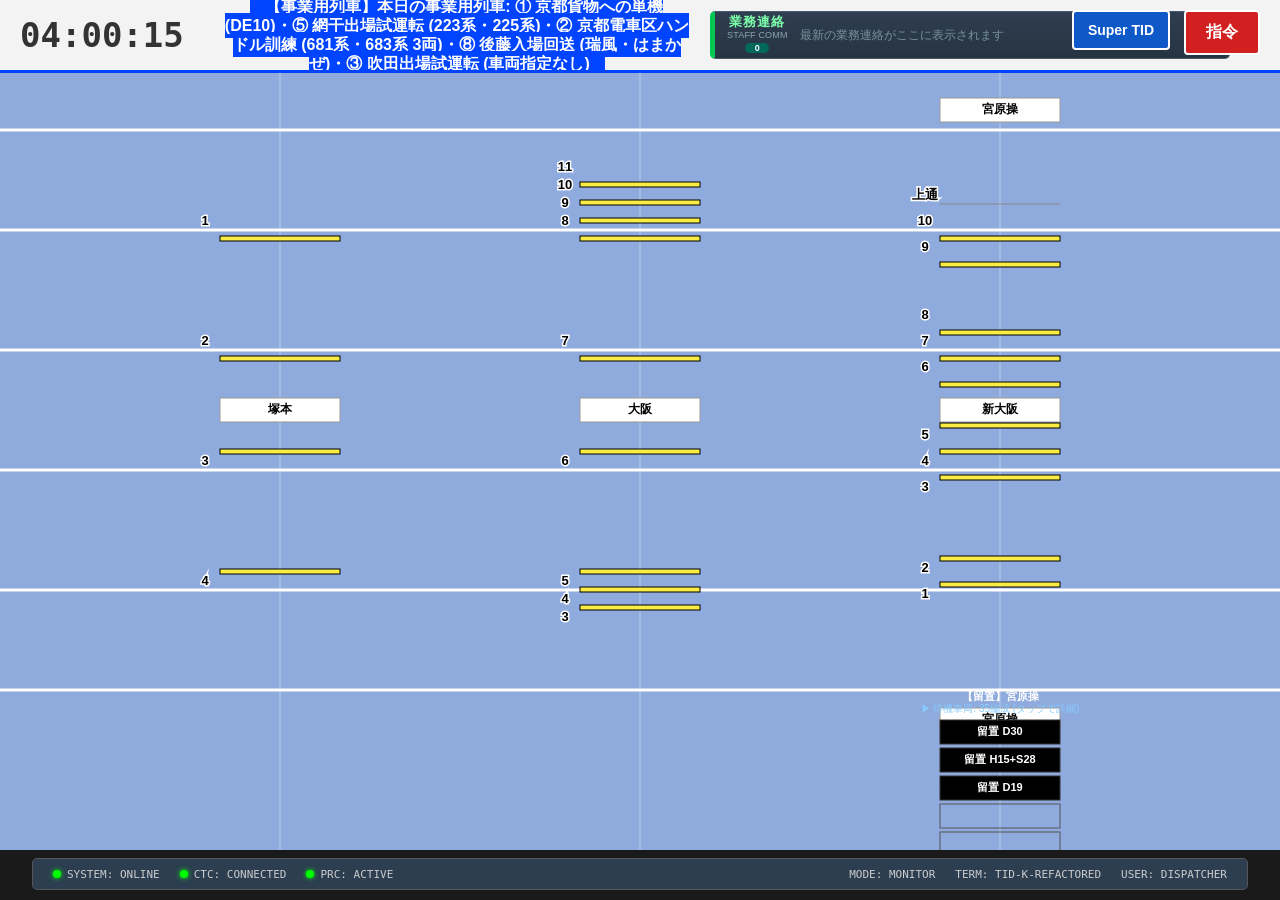
==== commit b2c6dd83: "進路の表の引上線 (吹田・大阪・京都・尼崎) を Super-TID に描く (これまで折り返しの判定にだけ使い、線路図には出ていなかった) Co-Authored-By: Claude Opus 5" ====
--- a/index.html
+++ b/index.html
@@ -4,9 +4,9 @@
 <meta charset="UTF-8">
 <meta name="viewport" content="width=device-width, initial-scale=1.0, maximum-scale=1.0, user-scalable=no">
 <title>JR West Super TID</title>
-<link rel="stylesheet" href="css/style.css?v=d154748d">
-<link rel="stylesheet" href="css/header-log.css?v=d154748d">
-<link rel="stylesheet" href="css/depot-view.css?v=d154748d">
+<link rel="stylesheet" href="css/style.css?v=4684bc57">
+<link rel="stylesheet" href="css/header-log.css?v=4684bc57">
+<link rel="stylesheet" href="css/depot-view.css?v=4684bc57">
 </head>
 <body>
 
@@ -302,49 +302,49 @@
 
 
 <!-- 読み込み順に意味があります。データ定義 -> クラス本体 -> prototype への追加 -> 起動 -->
-<script src="js/01-config.js?v=d154748d"></script>
-<script src="js/02-fleet-data.js?v=d154748d"></script>
-<script src="js/03-stations.js?v=d154748d"></script>
-<script src="js/04-depots.js?v=d154748d"></script>
-<script src="js/05-track-manager.js?v=d154748d"></script>
-<script src="js/06-fleet.js?v=d154748d"></script>
-<script src="js/07-spawner-core.js?v=d154748d"></script>
-<script src="js/08-spawner-mainline.js?v=d154748d"></script>
-<script src="js/09-spawner-branch.js?v=d154748d"></script>
-<script src="js/10-timetable.js?v=d154748d"></script>
-<script src="js/11-train-core.js?v=d154748d"></script>
-<script src="js/12-train-move.js?v=d154748d"></script>
-<script src="js/13-train-hold.js?v=d154748d"></script>
-<script src="js/14-train-turnback.js?v=d154748d"></script>
-<script src="js/15-train-depot.js?v=d154748d"></script>
-<script src="js/16-train-adjust.js?v=d154748d"></script>
-<script src="js/17-renderer.js?v=d154748d"></script>
-<script src="js/18-ui-core.js?v=d154748d"></script>
-<script src="js/19-ui-log.js?v=d154748d"></script>
-<script src="js/20-ui-cmd.js?v=d154748d"></script>
-<script src="js/21-ui-board.js?v=d154748d"></script>
-<script src="js/22-depot-view.js?v=d154748d"></script>
-<script src="js/23-game.js?v=d154748d"></script>
-<script src="js/24-service-rules.js?v=d154748d"></script>
-<script src="js/25-signals.js?v=d154748d"></script>
-<script src="js/26-incidents.js?v=d154748d"></script>
-<script src="js/27-operations.js?v=d154748d"></script>
-<script src="js/28-dispatch.js?v=d154748d"></script>
-<script src="js/29-sim-bus.js?v=d154748d"></script>
-<script src="js/30-duty-log.js?v=d154748d"></script>
-<script src="js/31-comms.js?v=d154748d"></script>
-<script src="js/32-records.js?v=d154748d"></script>
-<script src="js/33-incident-scenarios.js?v=d154748d"></script>
-<script src="js/34-freight-terminals.js?v=d154748d"></script>
-<script src="js/35-sidings.js?v=d154748d"></script>
-<script src="js/36-special-events.js?v=d154748d"></script>
-<script src="js/37-amagasaki-prc.js?v=d154748d"></script>
-<script src="js/38-freight-timetable.js?v=d154748d"></script>
-<script src="js/38b-night-work.js?v=d154748d"></script>
-<script src="js/38c-dispatch-rules.js?v=d154748d"></script>
-<script src="js/38d-train-numbers.js?v=d154748d"></script>
-<script src="js/38e-night-work-detail.js?v=d154748d"></script>
-<script src="js/39-boot.js?v=d154748d"></script>
+<script src="js/01-config.js?v=4684bc57"></script>
+<script src="js/02-fleet-data.js?v=4684bc57"></script>
+<script src="js/03-stations.js?v=4684bc57"></script>
+<script src="js/04-depots.js?v=4684bc57"></script>
+<script src="js/05-track-manager.js?v=4684bc57"></script>
+<script src="js/06-fleet.js?v=4684bc57"></script>
+<script src="js/07-spawner-core.js?v=4684bc57"></script>
+<script src="js/08-spawner-mainline.js?v=4684bc57"></script>
+<script src="js/09-spawner-branch.js?v=4684bc57"></script>
+<script src="js/10-timetable.js?v=4684bc57"></script>
+<script src="js/11-train-core.js?v=4684bc57"></script>
+<script src="js/12-train-move.js?v=4684bc57"></script>
+<script src="js/13-train-hold.js?v=4684bc57"></script>
+<script src="js/14-train-turnback.js?v=4684bc57"></script>
+<script src="js/15-train-depot.js?v=4684bc57"></script>
+<script src="js/16-train-adjust.js?v=4684bc57"></script>
+<script src="js/17-renderer.js?v=4684bc57"></script>
+<script src="js/18-ui-core.js?v=4684bc57"></script>
+<script src="js/19-ui-log.js?v=4684bc57"></script>
+<script src="js/20-ui-cmd.js?v=4684bc57"></script>
+<script src="js/21-ui-board.js?v=4684bc57"></script>
+<script src="js/22-depot-view.js?v=4684bc57"></script>
+<script src="js/23-game.js?v=4684bc57"></script>
+<script src="js/24-service-rules.js?v=4684bc57"></script>
+<script src="js/25-signals.js?v=4684bc57"></script>
+<script src="js/26-incidents.js?v=4684bc57"></script>
+<script src="js/27-operations.js?v=4684bc57"></script>
+<script src="js/28-dispatch.js?v=4684bc57"></script>
+<script src="js/29-sim-bus.js?v=4684bc57"></script>
+<script src="js/30-duty-log.js?v=4684bc57"></script>
+<script src="js/31-comms.js?v=4684bc57"></script>
+<script src="js/32-records.js?v=4684bc57"></script>
+<script src="js/33-incident-scenarios.js?v=4684bc57"></script>
+<script src="js/34-freight-terminals.js?v=4684bc57"></script>
+<script src="js/35-sidings.js?v=4684bc57"></script>
+<script src="js/36-special-events.js?v=4684bc57"></script>
+<script src="js/37-amagasaki-prc.js?v=4684bc57"></script>
+<script src="js/38-freight-timetable.js?v=4684bc57"></script>
+<script src="js/38b-night-work.js?v=4684bc57"></script>
+<script src="js/38c-dispatch-rules.js?v=4684bc57"></script>
+<script src="js/38d-train-numbers.js?v=4684bc57"></script>
+<script src="js/38e-night-work-detail.js?v=4684bc57"></script>
+<script src="js/39-boot.js?v=4684bc57"></script>
 
 <!-- ===================================================== 版の食い違いの見張り
      詳しくは tid.html の同じ部分を参照。古い js がキャッシュから使われている
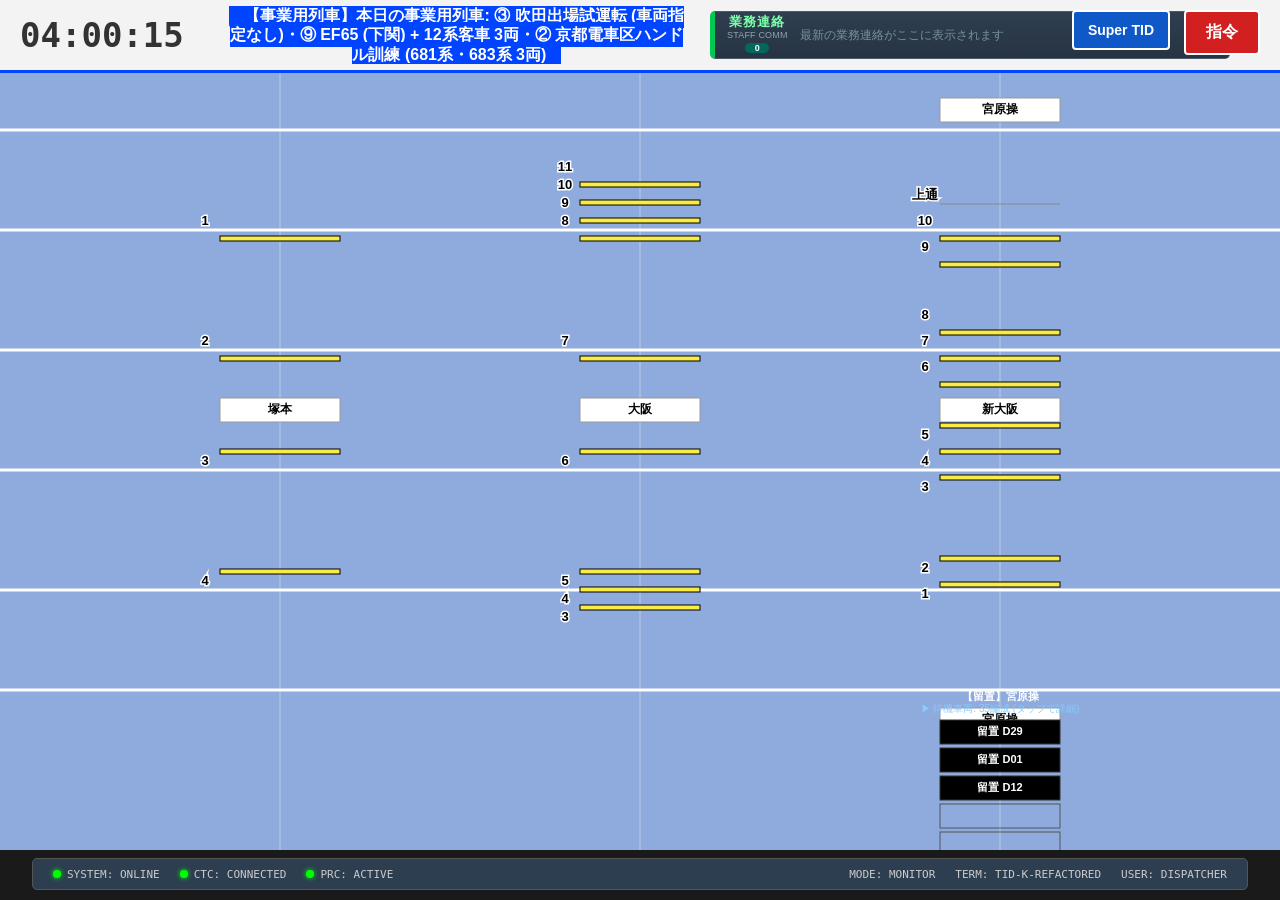
==== commit 5d388d2a: "分岐線の高画質の配線略図で見直し: 宝塚・川西池田を2面3線、道場を2線に。京橋の引上線を東西線の2線のあいだに描き、引上線・側線を取付け線で線路につなぐ Co-Authored-By: Claude" ====
--- a/index.html
+++ b/index.html
@@ -4,9 +4,9 @@
 <meta charset="UTF-8">
 <meta name="viewport" content="width=device-width, initial-scale=1.0, maximum-scale=1.0, user-scalable=no">
 <title>JR West Super TID</title>
-<link rel="stylesheet" href="css/style.css?v=4684bc57">
-<link rel="stylesheet" href="css/header-log.css?v=4684bc57">
-<link rel="stylesheet" href="css/depot-view.css?v=4684bc57">
+<link rel="stylesheet" href="css/style.css?v=04d06c2f">
+<link rel="stylesheet" href="css/header-log.css?v=04d06c2f">
+<link rel="stylesheet" href="css/depot-view.css?v=04d06c2f">
 </head>
 <body>
 
@@ -302,49 +302,49 @@
 
 
 <!-- 読み込み順に意味があります。データ定義 -> クラス本体 -> prototype への追加 -> 起動 -->
-<script src="js/01-config.js?v=4684bc57"></script>
-<script src="js/02-fleet-data.js?v=4684bc57"></script>
-<script src="js/03-stations.js?v=4684bc57"></script>
-<script src="js/04-depots.js?v=4684bc57"></script>
-<script src="js/05-track-manager.js?v=4684bc57"></script>
-<script src="js/06-fleet.js?v=4684bc57"></script>
-<script src="js/07-spawner-core.js?v=4684bc57"></script>
-<script src="js/08-spawner-mainline.js?v=4684bc57"></script>
-<script src="js/09-spawner-branch.js?v=4684bc57"></script>
-<script src="js/10-timetable.js?v=4684bc57"></script>
-<script src="js/11-train-core.js?v=4684bc57"></script>
-<script src="js/12-train-move.js?v=4684bc57"></script>
-<script src="js/13-train-hold.js?v=4684bc57"></script>
-<script src="js/14-train-turnback.js?v=4684bc57"></script>
-<script src="js/15-train-depot.js?v=4684bc57"></script>
-<script src="js/16-train-adjust.js?v=4684bc57"></script>
-<script src="js/17-renderer.js?v=4684bc57"></script>
-<script src="js/18-ui-core.js?v=4684bc57"></script>
-<script src="js/19-ui-log.js?v=4684bc57"></script>
-<script src="js/20-ui-cmd.js?v=4684bc57"></script>
-<script src="js/21-ui-board.js?v=4684bc57"></script>
-<script src="js/22-depot-view.js?v=4684bc57"></script>
-<script src="js/23-game.js?v=4684bc57"></script>
-<script src="js/24-service-rules.js?v=4684bc57"></script>
-<script src="js/25-signals.js?v=4684bc57"></script>
-<script src="js/26-incidents.js?v=4684bc57"></script>
-<script src="js/27-operations.js?v=4684bc57"></script>
-<script src="js/28-dispatch.js?v=4684bc57"></script>
-<script src="js/29-sim-bus.js?v=4684bc57"></script>
-<script src="js/30-duty-log.js?v=4684bc57"></script>
-<script src="js/31-comms.js?v=4684bc57"></script>
-<script src="js/32-records.js?v=4684bc57"></script>
-<script src="js/33-incident-scenarios.js?v=4684bc57"></script>
-<script src="js/34-freight-terminals.js?v=4684bc57"></script>
-<script src="js/35-sidings.js?v=4684bc57"></script>
-<script src="js/36-special-events.js?v=4684bc57"></script>
-<script src="js/37-amagasaki-prc.js?v=4684bc57"></script>
-<script src="js/38-freight-timetable.js?v=4684bc57"></script>
-<script src="js/38b-night-work.js?v=4684bc57"></script>
-<script src="js/38c-dispatch-rules.js?v=4684bc57"></script>
-<script src="js/38d-train-numbers.js?v=4684bc57"></script>
-<script src="js/38e-night-work-detail.js?v=4684bc57"></script>
-<script src="js/39-boot.js?v=4684bc57"></script>
+<script src="js/01-config.js?v=04d06c2f"></script>
+<script src="js/02-fleet-data.js?v=04d06c2f"></script>
+<script src="js/03-stations.js?v=04d06c2f"></script>
+<script src="js/04-depots.js?v=04d06c2f"></script>
+<script src="js/05-track-manager.js?v=04d06c2f"></script>
+<script src="js/06-fleet.js?v=04d06c2f"></script>
+<script src="js/07-spawner-core.js?v=04d06c2f"></script>
+<script src="js/08-spawner-mainline.js?v=04d06c2f"></script>
+<script src="js/09-spawner-branch.js?v=04d06c2f"></script>
+<script src="js/10-timetable.js?v=04d06c2f"></script>
+<script src="js/11-train-core.js?v=04d06c2f"></script>
+<script src="js/12-train-move.js?v=04d06c2f"></script>
+<script src="js/13-train-hold.js?v=04d06c2f"></script>
+<script src="js/14-train-turnback.js?v=04d06c2f"></script>
+<script src="js/15-train-depot.js?v=04d06c2f"></script>
+<script src="js/16-train-adjust.js?v=04d06c2f"></script>
+<script src="js/17-renderer.js?v=04d06c2f"></script>
+<script src="js/18-ui-core.js?v=04d06c2f"></script>
+<script src="js/19-ui-log.js?v=04d06c2f"></script>
+<script src="js/20-ui-cmd.js?v=04d06c2f"></script>
+<script src="js/21-ui-board.js?v=04d06c2f"></script>
+<script src="js/22-depot-view.js?v=04d06c2f"></script>
+<script src="js/23-game.js?v=04d06c2f"></script>
+<script src="js/24-service-rules.js?v=04d06c2f"></script>
+<script src="js/25-signals.js?v=04d06c2f"></script>
+<script src="js/26-incidents.js?v=04d06c2f"></script>
+<script src="js/27-operations.js?v=04d06c2f"></script>
+<script src="js/28-dispatch.js?v=04d06c2f"></script>
+<script src="js/29-sim-bus.js?v=04d06c2f"></script>
+<script src="js/30-duty-log.js?v=04d06c2f"></script>
+<script src="js/31-comms.js?v=04d06c2f"></script>
+<script src="js/32-records.js?v=04d06c2f"></script>
+<script src="js/33-incident-scenarios.js?v=04d06c2f"></script>
+<script src="js/34-freight-terminals.js?v=04d06c2f"></script>
+<script src="js/35-sidings.js?v=04d06c2f"></script>
+<script src="js/36-special-events.js?v=04d06c2f"></script>
+<script src="js/37-amagasaki-prc.js?v=04d06c2f"></script>
+<script src="js/38-freight-timetable.js?v=04d06c2f"></script>
+<script src="js/38b-night-work.js?v=04d06c2f"></script>
+<script src="js/38c-dispatch-rules.js?v=04d06c2f"></script>
+<script src="js/38d-train-numbers.js?v=04d06c2f"></script>
+<script src="js/38e-night-work-detail.js?v=04d06c2f"></script>
+<script src="js/39-boot.js?v=04d06c2f"></script>
 
 <!-- ===================================================== 版の食い違いの見張り
      詳しくは tid.html の同じ部分を参照。古い js がキャッシュから使われている
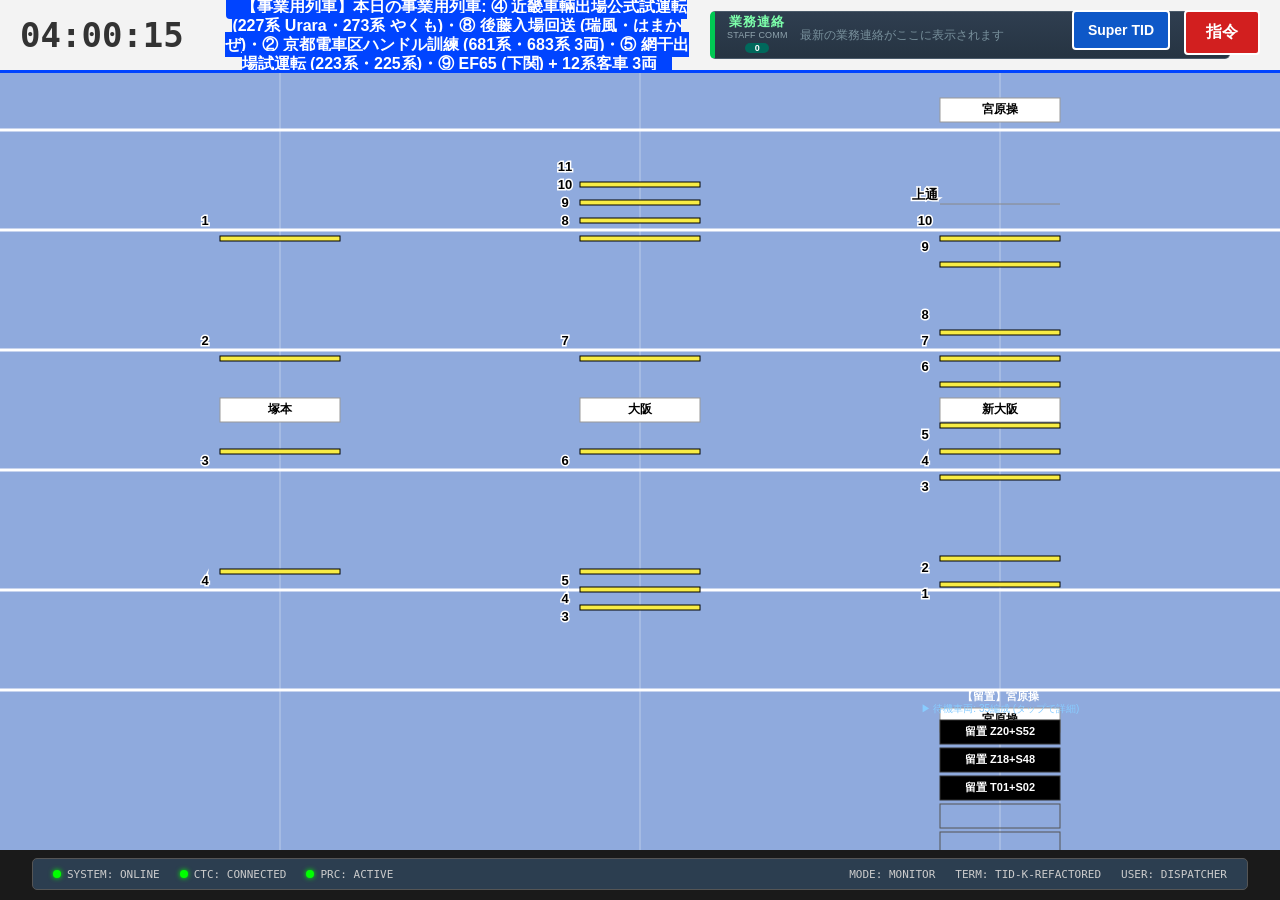
==== commit e6bb1933: "人身事故の見合わせを1時間30分に・朝の京都発快速を内側線で長岡京のみ停車に・丹波路快速を大阪始発と専用色 (#c1ab05) に・詳しい種別を列車情報・一覧・行路表・編成情報に表示 Co-Autho" ====
--- a/index.html
+++ b/index.html
@@ -4,9 +4,9 @@
 <meta charset="UTF-8">
 <meta name="viewport" content="width=device-width, initial-scale=1.0, maximum-scale=1.0, user-scalable=no">
 <title>JR West Super TID</title>
-<link rel="stylesheet" href="css/style.css?v=04d06c2f">
-<link rel="stylesheet" href="css/header-log.css?v=04d06c2f">
-<link rel="stylesheet" href="css/depot-view.css?v=04d06c2f">
+<link rel="stylesheet" href="css/style.css?v=79767382">
+<link rel="stylesheet" href="css/header-log.css?v=79767382">
+<link rel="stylesheet" href="css/depot-view.css?v=79767382">
 </head>
 <body>
 
@@ -302,49 +302,49 @@
 
 
 <!-- 読み込み順に意味があります。データ定義 -> クラス本体 -> prototype への追加 -> 起動 -->
-<script src="js/01-config.js?v=04d06c2f"></script>
-<script src="js/02-fleet-data.js?v=04d06c2f"></script>
-<script src="js/03-stations.js?v=04d06c2f"></script>
-<script src="js/04-depots.js?v=04d06c2f"></script>
-<script src="js/05-track-manager.js?v=04d06c2f"></script>
-<script src="js/06-fleet.js?v=04d06c2f"></script>
-<script src="js/07-spawner-core.js?v=04d06c2f"></script>
-<script src="js/08-spawner-mainline.js?v=04d06c2f"></script>
-<script src="js/09-spawner-branch.js?v=04d06c2f"></script>
-<script src="js/10-timetable.js?v=04d06c2f"></script>
-<script src="js/11-train-core.js?v=04d06c2f"></script>
-<script src="js/12-train-move.js?v=04d06c2f"></script>
-<script src="js/13-train-hold.js?v=04d06c2f"></script>
-<script src="js/14-train-turnback.js?v=04d06c2f"></script>
-<script src="js/15-train-depot.js?v=04d06c2f"></script>
-<script src="js/16-train-adjust.js?v=04d06c2f"></script>
-<script src="js/17-renderer.js?v=04d06c2f"></script>
-<script src="js/18-ui-core.js?v=04d06c2f"></script>
-<script src="js/19-ui-log.js?v=04d06c2f"></script>
-<script src="js/20-ui-cmd.js?v=04d06c2f"></script>
-<script src="js/21-ui-board.js?v=04d06c2f"></script>
-<script src="js/22-depot-view.js?v=04d06c2f"></script>
-<script src="js/23-game.js?v=04d06c2f"></script>
-<script src="js/24-service-rules.js?v=04d06c2f"></script>
-<script src="js/25-signals.js?v=04d06c2f"></script>
-<script src="js/26-incidents.js?v=04d06c2f"></script>
-<script src="js/27-operations.js?v=04d06c2f"></script>
-<script src="js/28-dispatch.js?v=04d06c2f"></script>
-<script src="js/29-sim-bus.js?v=04d06c2f"></script>
-<script src="js/30-duty-log.js?v=04d06c2f"></script>
-<script src="js/31-comms.js?v=04d06c2f"></script>
-<script src="js/32-records.js?v=04d06c2f"></script>
-<script src="js/33-incident-scenarios.js?v=04d06c2f"></script>
-<script src="js/34-freight-terminals.js?v=04d06c2f"></script>
-<script src="js/35-sidings.js?v=04d06c2f"></script>
-<script src="js/36-special-events.js?v=04d06c2f"></script>
-<script src="js/37-amagasaki-prc.js?v=04d06c2f"></script>
-<script src="js/38-freight-timetable.js?v=04d06c2f"></script>
-<script src="js/38b-night-work.js?v=04d06c2f"></script>
-<script src="js/38c-dispatch-rules.js?v=04d06c2f"></script>
-<script src="js/38d-train-numbers.js?v=04d06c2f"></script>
-<script src="js/38e-night-work-detail.js?v=04d06c2f"></script>
-<script src="js/39-boot.js?v=04d06c2f"></script>
+<script src="js/01-config.js?v=79767382"></script>
+<script src="js/02-fleet-data.js?v=79767382"></script>
+<script src="js/03-stations.js?v=79767382"></script>
+<script src="js/04-depots.js?v=79767382"></script>
+<script src="js/05-track-manager.js?v=79767382"></script>
+<script src="js/06-fleet.js?v=79767382"></script>
+<script src="js/07-spawner-core.js?v=79767382"></script>
+<script src="js/08-spawner-mainline.js?v=79767382"></script>
+<script src="js/09-spawner-branch.js?v=79767382"></script>
+<script src="js/10-timetable.js?v=79767382"></script>
+<script src="js/11-train-core.js?v=79767382"></script>
+<script src="js/12-train-move.js?v=79767382"></script>
+<script src="js/13-train-hold.js?v=79767382"></script>
+<script src="js/14-train-turnback.js?v=79767382"></script>
+<script src="js/15-train-depot.js?v=79767382"></script>
+<script src="js/16-train-adjust.js?v=79767382"></script>
+<script src="js/17-renderer.js?v=79767382"></script>
+<script src="js/18-ui-core.js?v=79767382"></script>
+<script src="js/19-ui-log.js?v=79767382"></script>
+<script src="js/20-ui-cmd.js?v=79767382"></script>
+<script src="js/21-ui-board.js?v=79767382"></script>
+<script src="js/22-depot-view.js?v=79767382"></script>
+<script src="js/23-game.js?v=79767382"></script>
+<script src="js/24-service-rules.js?v=79767382"></script>
+<script src="js/25-signals.js?v=79767382"></script>
+<script src="js/26-incidents.js?v=79767382"></script>
+<script src="js/27-operations.js?v=79767382"></script>
+<script src="js/28-dispatch.js?v=79767382"></script>
+<script src="js/29-sim-bus.js?v=79767382"></script>
+<script src="js/30-duty-log.js?v=79767382"></script>
+<script src="js/31-comms.js?v=79767382"></script>
+<script src="js/32-records.js?v=79767382"></script>
+<script src="js/33-incident-scenarios.js?v=79767382"></script>
+<script src="js/34-freight-terminals.js?v=79767382"></script>
+<script src="js/35-sidings.js?v=79767382"></script>
+<script src="js/36-special-events.js?v=79767382"></script>
+<script src="js/37-amagasaki-prc.js?v=79767382"></script>
+<script src="js/38-freight-timetable.js?v=79767382"></script>
+<script src="js/38b-night-work.js?v=79767382"></script>
+<script src="js/38c-dispatch-rules.js?v=79767382"></script>
+<script src="js/38d-train-numbers.js?v=79767382"></script>
+<script src="js/38e-night-work-detail.js?v=79767382"></script>
+<script src="js/39-boot.js?v=79767382"></script>
 
 <!-- ===================================================== 版の食い違いの見張り
      詳しくは tid.html の同じ部分を参照。古い js がキャッシュから使われている
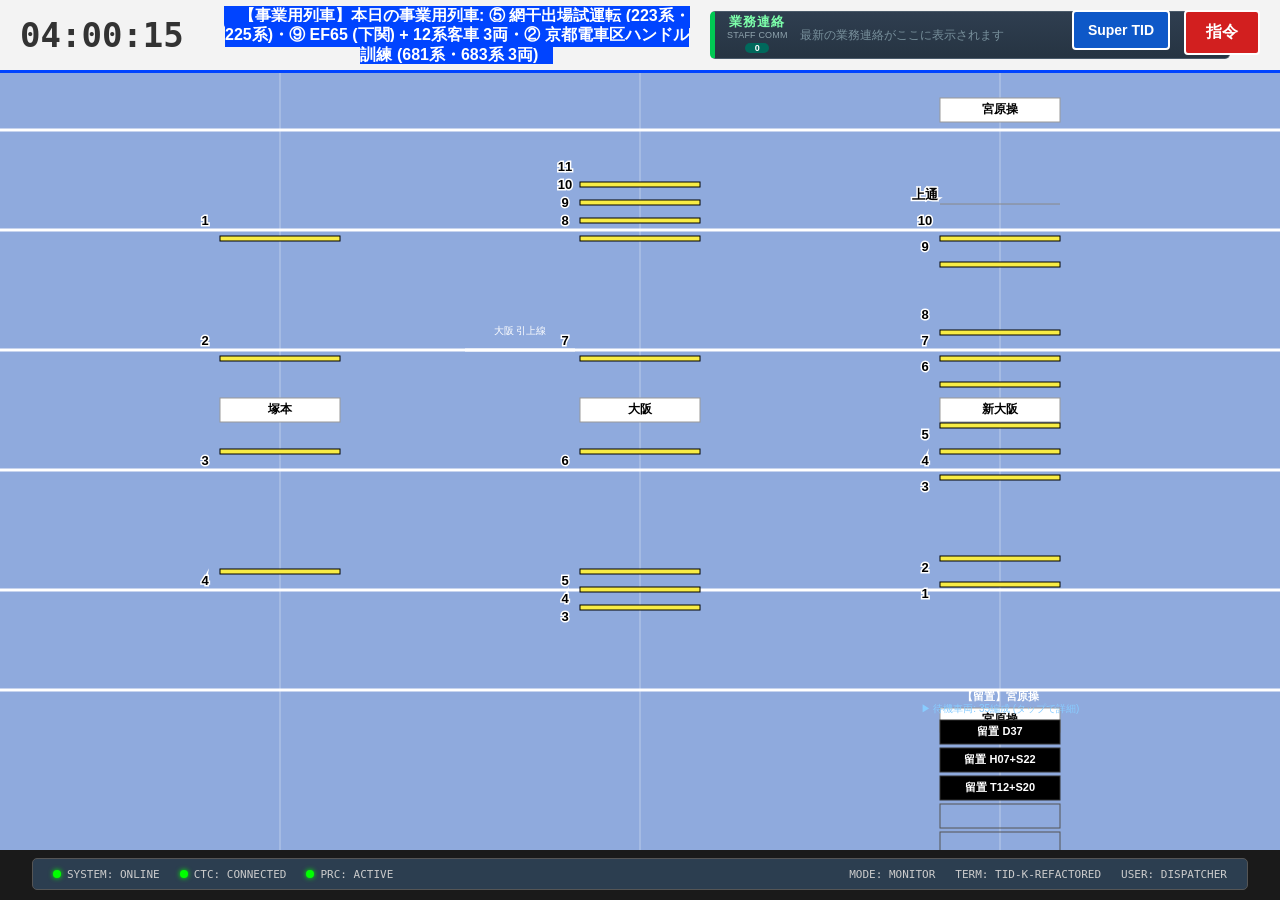
==== commit 374d917d: "引上線 (京橋・吹田・大阪・京都・尼崎) を本物の線路にして折り返し・夜間留置で使う・丹波路快速をJR宝塚線の快速として大阪始発に・快速の種別表示を5つに固定 Co-Authored-By: Clau" ====
--- a/index.html
+++ b/index.html
@@ -4,9 +4,9 @@
 <meta charset="UTF-8">
 <meta name="viewport" content="width=device-width, initial-scale=1.0, maximum-scale=1.0, user-scalable=no">
 <title>JR West Super TID</title>
-<link rel="stylesheet" href="css/style.css?v=79767382">
-<link rel="stylesheet" href="css/header-log.css?v=79767382">
-<link rel="stylesheet" href="css/depot-view.css?v=79767382">
+<link rel="stylesheet" href="css/style.css?v=542f2281">
+<link rel="stylesheet" href="css/header-log.css?v=542f2281">
+<link rel="stylesheet" href="css/depot-view.css?v=542f2281">
 </head>
 <body>
 
@@ -302,49 +302,49 @@
 
 
 <!-- 読み込み順に意味があります。データ定義 -> クラス本体 -> prototype への追加 -> 起動 -->
-<script src="js/01-config.js?v=79767382"></script>
-<script src="js/02-fleet-data.js?v=79767382"></script>
-<script src="js/03-stations.js?v=79767382"></script>
-<script src="js/04-depots.js?v=79767382"></script>
-<script src="js/05-track-manager.js?v=79767382"></script>
-<script src="js/06-fleet.js?v=79767382"></script>
-<script src="js/07-spawner-core.js?v=79767382"></script>
-<script src="js/08-spawner-mainline.js?v=79767382"></script>
-<script src="js/09-spawner-branch.js?v=79767382"></script>
-<script src="js/10-timetable.js?v=79767382"></script>
-<script src="js/11-train-core.js?v=79767382"></script>
-<script src="js/12-train-move.js?v=79767382"></script>
-<script src="js/13-train-hold.js?v=79767382"></script>
-<script src="js/14-train-turnback.js?v=79767382"></script>
-<script src="js/15-train-depot.js?v=79767382"></script>
-<script src="js/16-train-adjust.js?v=79767382"></script>
-<script src="js/17-renderer.js?v=79767382"></script>
-<script src="js/18-ui-core.js?v=79767382"></script>
-<script src="js/19-ui-log.js?v=79767382"></script>
-<script src="js/20-ui-cmd.js?v=79767382"></script>
-<script src="js/21-ui-board.js?v=79767382"></script>
-<script src="js/22-depot-view.js?v=79767382"></script>
-<script src="js/23-game.js?v=79767382"></script>
-<script src="js/24-service-rules.js?v=79767382"></script>
-<script src="js/25-signals.js?v=79767382"></script>
-<script src="js/26-incidents.js?v=79767382"></script>
-<script src="js/27-operations.js?v=79767382"></script>
-<script src="js/28-dispatch.js?v=79767382"></script>
-<script src="js/29-sim-bus.js?v=79767382"></script>
-<script src="js/30-duty-log.js?v=79767382"></script>
-<script src="js/31-comms.js?v=79767382"></script>
-<script src="js/32-records.js?v=79767382"></script>
-<script src="js/33-incident-scenarios.js?v=79767382"></script>
-<script src="js/34-freight-terminals.js?v=79767382"></script>
-<script src="js/35-sidings.js?v=79767382"></script>
-<script src="js/36-special-events.js?v=79767382"></script>
-<script src="js/37-amagasaki-prc.js?v=79767382"></script>
-<script src="js/38-freight-timetable.js?v=79767382"></script>
-<script src="js/38b-night-work.js?v=79767382"></script>
-<script src="js/38c-dispatch-rules.js?v=79767382"></script>
-<script src="js/38d-train-numbers.js?v=79767382"></script>
-<script src="js/38e-night-work-detail.js?v=79767382"></script>
-<script src="js/39-boot.js?v=79767382"></script>
+<script src="js/01-config.js?v=542f2281"></script>
+<script src="js/02-fleet-data.js?v=542f2281"></script>
+<script src="js/03-stations.js?v=542f2281"></script>
+<script src="js/04-depots.js?v=542f2281"></script>
+<script src="js/05-track-manager.js?v=542f2281"></script>
+<script src="js/06-fleet.js?v=542f2281"></script>
+<script src="js/07-spawner-core.js?v=542f2281"></script>
+<script src="js/08-spawner-mainline.js?v=542f2281"></script>
+<script src="js/09-spawner-branch.js?v=542f2281"></script>
+<script src="js/10-timetable.js?v=542f2281"></script>
+<script src="js/11-train-core.js?v=542f2281"></script>
+<script src="js/12-train-move.js?v=542f2281"></script>
+<script src="js/13-train-hold.js?v=542f2281"></script>
+<script src="js/14-train-turnback.js?v=542f2281"></script>
+<script src="js/15-train-depot.js?v=542f2281"></script>
+<script src="js/16-train-adjust.js?v=542f2281"></script>
+<script src="js/17-renderer.js?v=542f2281"></script>
+<script src="js/18-ui-core.js?v=542f2281"></script>
+<script src="js/19-ui-log.js?v=542f2281"></script>
+<script src="js/20-ui-cmd.js?v=542f2281"></script>
+<script src="js/21-ui-board.js?v=542f2281"></script>
+<script src="js/22-depot-view.js?v=542f2281"></script>
+<script src="js/23-game.js?v=542f2281"></script>
+<script src="js/24-service-rules.js?v=542f2281"></script>
+<script src="js/25-signals.js?v=542f2281"></script>
+<script src="js/26-incidents.js?v=542f2281"></script>
+<script src="js/27-operations.js?v=542f2281"></script>
+<script src="js/28-dispatch.js?v=542f2281"></script>
+<script src="js/29-sim-bus.js?v=542f2281"></script>
+<script src="js/30-duty-log.js?v=542f2281"></script>
+<script src="js/31-comms.js?v=542f2281"></script>
+<script src="js/32-records.js?v=542f2281"></script>
+<script src="js/33-incident-scenarios.js?v=542f2281"></script>
+<script src="js/34-freight-terminals.js?v=542f2281"></script>
+<script src="js/35-sidings.js?v=542f2281"></script>
+<script src="js/36-special-events.js?v=542f2281"></script>
+<script src="js/37-amagasaki-prc.js?v=542f2281"></script>
+<script src="js/38-freight-timetable.js?v=542f2281"></script>
+<script src="js/38b-night-work.js?v=542f2281"></script>
+<script src="js/38c-dispatch-rules.js?v=542f2281"></script>
+<script src="js/38d-train-numbers.js?v=542f2281"></script>
+<script src="js/38e-night-work-detail.js?v=542f2281"></script>
+<script src="js/39-boot.js?v=542f2281"></script>
 
 <!-- ===================================================== 版の食い違いの見張り
      詳しくは tid.html の同じ部分を参照。古い js がキャッシュから使われている
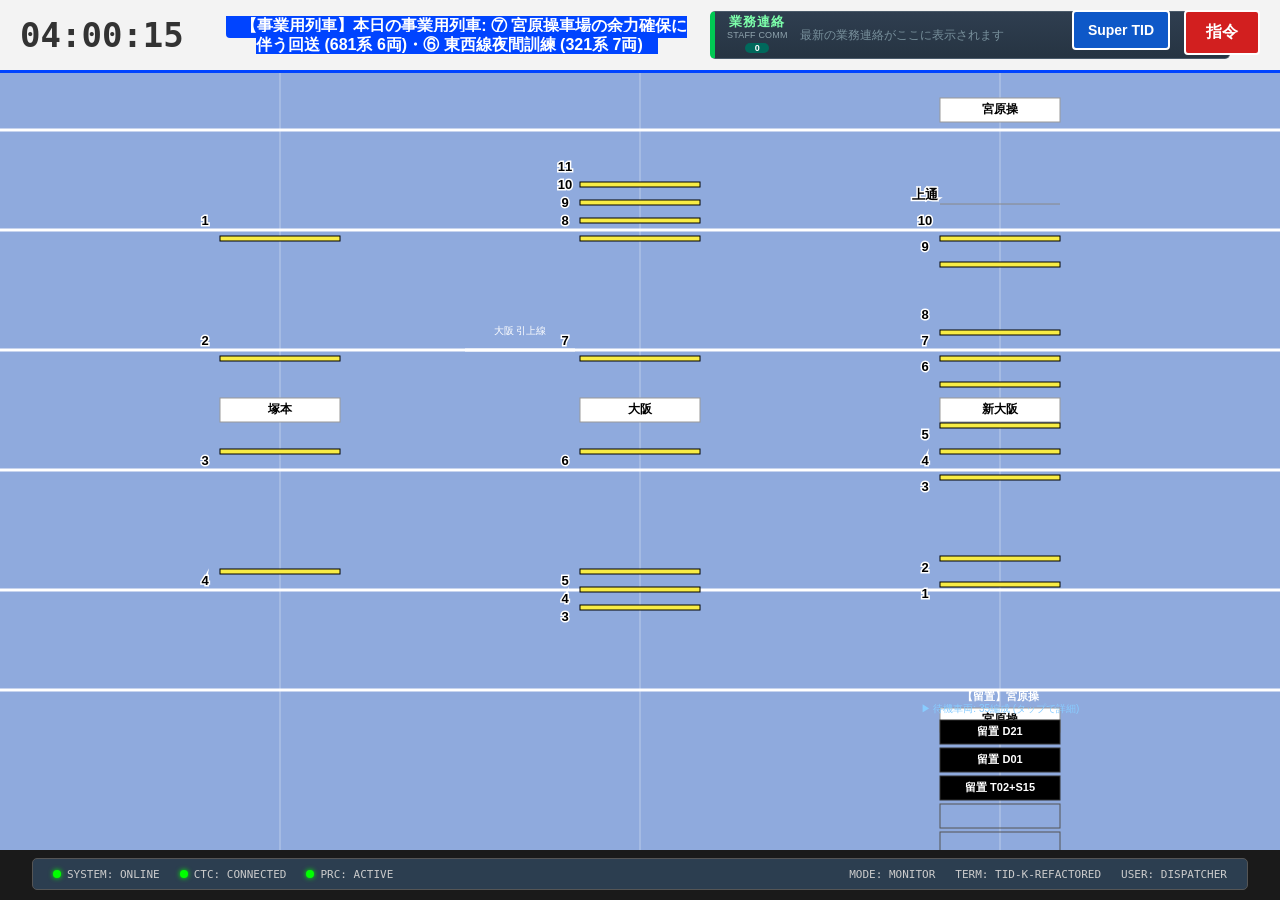
==== commit cd1be7fa: "丹波路快速の色を明るい淡い黄色 (#FFF27A) に・編成検索の見込みを線区・線路の境目を越えて表示・京都〜高槻を通る快速の種別を向き別の4つに Co-Authored-By: Claude Opu" ====
--- a/index.html
+++ b/index.html
@@ -4,9 +4,9 @@
 <meta charset="UTF-8">
 <meta name="viewport" content="width=device-width, initial-scale=1.0, maximum-scale=1.0, user-scalable=no">
 <title>JR West Super TID</title>
-<link rel="stylesheet" href="css/style.css?v=542f2281">
-<link rel="stylesheet" href="css/header-log.css?v=542f2281">
-<link rel="stylesheet" href="css/depot-view.css?v=542f2281">
+<link rel="stylesheet" href="css/style.css?v=e52bbc78">
+<link rel="stylesheet" href="css/header-log.css?v=e52bbc78">
+<link rel="stylesheet" href="css/depot-view.css?v=e52bbc78">
 </head>
 <body>
 
@@ -302,49 +302,49 @@
 
 
 <!-- 読み込み順に意味があります。データ定義 -> クラス本体 -> prototype への追加 -> 起動 -->
-<script src="js/01-config.js?v=542f2281"></script>
-<script src="js/02-fleet-data.js?v=542f2281"></script>
-<script src="js/03-stations.js?v=542f2281"></script>
-<script src="js/04-depots.js?v=542f2281"></script>
-<script src="js/05-track-manager.js?v=542f2281"></script>
-<script src="js/06-fleet.js?v=542f2281"></script>
-<script src="js/07-spawner-core.js?v=542f2281"></script>
-<script src="js/08-spawner-mainline.js?v=542f2281"></script>
-<script src="js/09-spawner-branch.js?v=542f2281"></script>
-<script src="js/10-timetable.js?v=542f2281"></script>
-<script src="js/11-train-core.js?v=542f2281"></script>
-<script src="js/12-train-move.js?v=542f2281"></script>
-<script src="js/13-train-hold.js?v=542f2281"></script>
-<script src="js/14-train-turnback.js?v=542f2281"></script>
-<script src="js/15-train-depot.js?v=542f2281"></script>
-<script src="js/16-train-adjust.js?v=542f2281"></script>
-<script src="js/17-renderer.js?v=542f2281"></script>
-<script src="js/18-ui-core.js?v=542f2281"></script>
-<script src="js/19-ui-log.js?v=542f2281"></script>
-<script src="js/20-ui-cmd.js?v=542f2281"></script>
-<script src="js/21-ui-board.js?v=542f2281"></script>
-<script src="js/22-depot-view.js?v=542f2281"></script>
-<script src="js/23-game.js?v=542f2281"></script>
-<script src="js/24-service-rules.js?v=542f2281"></script>
-<script src="js/25-signals.js?v=542f2281"></script>
-<script src="js/26-incidents.js?v=542f2281"></script>
-<script src="js/27-operations.js?v=542f2281"></script>
-<script src="js/28-dispatch.js?v=542f2281"></script>
-<script src="js/29-sim-bus.js?v=542f2281"></script>
-<script src="js/30-duty-log.js?v=542f2281"></script>
-<script src="js/31-comms.js?v=542f2281"></script>
-<script src="js/32-records.js?v=542f2281"></script>
-<script src="js/33-incident-scenarios.js?v=542f2281"></script>
-<script src="js/34-freight-terminals.js?v=542f2281"></script>
-<script src="js/35-sidings.js?v=542f2281"></script>
-<script src="js/36-special-events.js?v=542f2281"></script>
-<script src="js/37-amagasaki-prc.js?v=542f2281"></script>
-<script src="js/38-freight-timetable.js?v=542f2281"></script>
-<script src="js/38b-night-work.js?v=542f2281"></script>
-<script src="js/38c-dispatch-rules.js?v=542f2281"></script>
-<script src="js/38d-train-numbers.js?v=542f2281"></script>
-<script src="js/38e-night-work-detail.js?v=542f2281"></script>
-<script src="js/39-boot.js?v=542f2281"></script>
+<script src="js/01-config.js?v=e52bbc78"></script>
+<script src="js/02-fleet-data.js?v=e52bbc78"></script>
+<script src="js/03-stations.js?v=e52bbc78"></script>
+<script src="js/04-depots.js?v=e52bbc78"></script>
+<script src="js/05-track-manager.js?v=e52bbc78"></script>
+<script src="js/06-fleet.js?v=e52bbc78"></script>
+<script src="js/07-spawner-core.js?v=e52bbc78"></script>
+<script src="js/08-spawner-mainline.js?v=e52bbc78"></script>
+<script src="js/09-spawner-branch.js?v=e52bbc78"></script>
+<script src="js/10-timetable.js?v=e52bbc78"></script>
+<script src="js/11-train-core.js?v=e52bbc78"></script>
+<script src="js/12-train-move.js?v=e52bbc78"></script>
+<script src="js/13-train-hold.js?v=e52bbc78"></script>
+<script src="js/14-train-turnback.js?v=e52bbc78"></script>
+<script src="js/15-train-depot.js?v=e52bbc78"></script>
+<script src="js/16-train-adjust.js?v=e52bbc78"></script>
+<script src="js/17-renderer.js?v=e52bbc78"></script>
+<script src="js/18-ui-core.js?v=e52bbc78"></script>
+<script src="js/19-ui-log.js?v=e52bbc78"></script>
+<script src="js/20-ui-cmd.js?v=e52bbc78"></script>
+<script src="js/21-ui-board.js?v=e52bbc78"></script>
+<script src="js/22-depot-view.js?v=e52bbc78"></script>
+<script src="js/23-game.js?v=e52bbc78"></script>
+<script src="js/24-service-rules.js?v=e52bbc78"></script>
+<script src="js/25-signals.js?v=e52bbc78"></script>
+<script src="js/26-incidents.js?v=e52bbc78"></script>
+<script src="js/27-operations.js?v=e52bbc78"></script>
+<script src="js/28-dispatch.js?v=e52bbc78"></script>
+<script src="js/29-sim-bus.js?v=e52bbc78"></script>
+<script src="js/30-duty-log.js?v=e52bbc78"></script>
+<script src="js/31-comms.js?v=e52bbc78"></script>
+<script src="js/32-records.js?v=e52bbc78"></script>
+<script src="js/33-incident-scenarios.js?v=e52bbc78"></script>
+<script src="js/34-freight-terminals.js?v=e52bbc78"></script>
+<script src="js/35-sidings.js?v=e52bbc78"></script>
+<script src="js/36-special-events.js?v=e52bbc78"></script>
+<script src="js/37-amagasaki-prc.js?v=e52bbc78"></script>
+<script src="js/38-freight-timetable.js?v=e52bbc78"></script>
+<script src="js/38b-night-work.js?v=e52bbc78"></script>
+<script src="js/38c-dispatch-rules.js?v=e52bbc78"></script>
+<script src="js/38d-train-numbers.js?v=e52bbc78"></script>
+<script src="js/38e-night-work-detail.js?v=e52bbc78"></script>
+<script src="js/39-boot.js?v=e52bbc78"></script>
 
 <!-- ===================================================== 版の食い違いの見張り
      詳しくは tid.html の同じ部分を参照。古い js がキャッシュから使われている
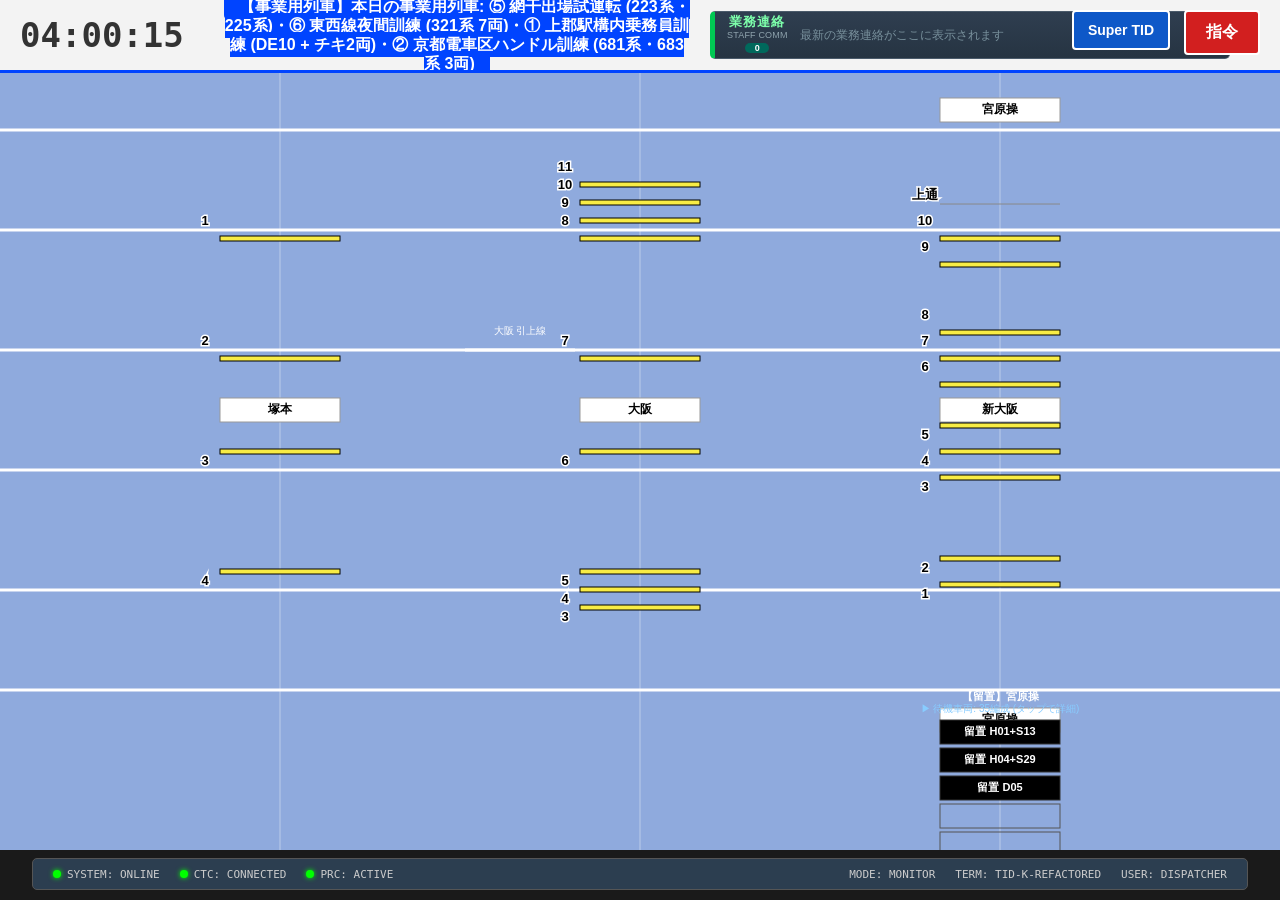
==== commit f4736944: "丹波路快速の色をはっきりした黄色 (#FFD600) に Co-Authored-By: Claude Opus 5.5 (1M context) <noreply@anthropic.com>" ====
--- a/index.html
+++ b/index.html
@@ -4,9 +4,9 @@
 <meta charset="UTF-8">
 <meta name="viewport" content="width=device-width, initial-scale=1.0, maximum-scale=1.0, user-scalable=no">
 <title>JR West Super TID</title>
-<link rel="stylesheet" href="css/style.css?v=e52bbc78">
-<link rel="stylesheet" href="css/header-log.css?v=e52bbc78">
-<link rel="stylesheet" href="css/depot-view.css?v=e52bbc78">
+<link rel="stylesheet" href="css/style.css?v=e87cbf0b">
+<link rel="stylesheet" href="css/header-log.css?v=e87cbf0b">
+<link rel="stylesheet" href="css/depot-view.css?v=e87cbf0b">
 </head>
 <body>
 
@@ -302,49 +302,49 @@
 
 
 <!-- 読み込み順に意味があります。データ定義 -> クラス本体 -> prototype への追加 -> 起動 -->
-<script src="js/01-config.js?v=e52bbc78"></script>
-<script src="js/02-fleet-data.js?v=e52bbc78"></script>
-<script src="js/03-stations.js?v=e52bbc78"></script>
-<script src="js/04-depots.js?v=e52bbc78"></script>
-<script src="js/05-track-manager.js?v=e52bbc78"></script>
-<script src="js/06-fleet.js?v=e52bbc78"></script>
-<script src="js/07-spawner-core.js?v=e52bbc78"></script>
-<script src="js/08-spawner-mainline.js?v=e52bbc78"></script>
-<script src="js/09-spawner-branch.js?v=e52bbc78"></script>
-<script src="js/10-timetable.js?v=e52bbc78"></script>
-<script src="js/11-train-core.js?v=e52bbc78"></script>
-<script src="js/12-train-move.js?v=e52bbc78"></script>
-<script src="js/13-train-hold.js?v=e52bbc78"></script>
-<script src="js/14-train-turnback.js?v=e52bbc78"></script>
-<script src="js/15-train-depot.js?v=e52bbc78"></script>
-<script src="js/16-train-adjust.js?v=e52bbc78"></script>
-<script src="js/17-renderer.js?v=e52bbc78"></script>
-<script src="js/18-ui-core.js?v=e52bbc78"></script>
-<script src="js/19-ui-log.js?v=e52bbc78"></script>
-<script src="js/20-ui-cmd.js?v=e52bbc78"></script>
-<script src="js/21-ui-board.js?v=e52bbc78"></script>
-<script src="js/22-depot-view.js?v=e52bbc78"></script>
-<script src="js/23-game.js?v=e52bbc78"></script>
-<script src="js/24-service-rules.js?v=e52bbc78"></script>
-<script src="js/25-signals.js?v=e52bbc78"></script>
-<script src="js/26-incidents.js?v=e52bbc78"></script>
-<script src="js/27-operations.js?v=e52bbc78"></script>
-<script src="js/28-dispatch.js?v=e52bbc78"></script>
-<script src="js/29-sim-bus.js?v=e52bbc78"></script>
-<script src="js/30-duty-log.js?v=e52bbc78"></script>
-<script src="js/31-comms.js?v=e52bbc78"></script>
-<script src="js/32-records.js?v=e52bbc78"></script>
-<script src="js/33-incident-scenarios.js?v=e52bbc78"></script>
-<script src="js/34-freight-terminals.js?v=e52bbc78"></script>
-<script src="js/35-sidings.js?v=e52bbc78"></script>
-<script src="js/36-special-events.js?v=e52bbc78"></script>
-<script src="js/37-amagasaki-prc.js?v=e52bbc78"></script>
-<script src="js/38-freight-timetable.js?v=e52bbc78"></script>
-<script src="js/38b-night-work.js?v=e52bbc78"></script>
-<script src="js/38c-dispatch-rules.js?v=e52bbc78"></script>
-<script src="js/38d-train-numbers.js?v=e52bbc78"></script>
-<script src="js/38e-night-work-detail.js?v=e52bbc78"></script>
-<script src="js/39-boot.js?v=e52bbc78"></script>
+<script src="js/01-config.js?v=e87cbf0b"></script>
+<script src="js/02-fleet-data.js?v=e87cbf0b"></script>
+<script src="js/03-stations.js?v=e87cbf0b"></script>
+<script src="js/04-depots.js?v=e87cbf0b"></script>
+<script src="js/05-track-manager.js?v=e87cbf0b"></script>
+<script src="js/06-fleet.js?v=e87cbf0b"></script>
+<script src="js/07-spawner-core.js?v=e87cbf0b"></script>
+<script src="js/08-spawner-mainline.js?v=e87cbf0b"></script>
+<script src="js/09-spawner-branch.js?v=e87cbf0b"></script>
+<script src="js/10-timetable.js?v=e87cbf0b"></script>
+<script src="js/11-train-core.js?v=e87cbf0b"></script>
+<script src="js/12-train-move.js?v=e87cbf0b"></script>
+<script src="js/13-train-hold.js?v=e87cbf0b"></script>
+<script src="js/14-train-turnback.js?v=e87cbf0b"></script>
+<script src="js/15-train-depot.js?v=e87cbf0b"></script>
+<script src="js/16-train-adjust.js?v=e87cbf0b"></script>
+<script src="js/17-renderer.js?v=e87cbf0b"></script>
+<script src="js/18-ui-core.js?v=e87cbf0b"></script>
+<script src="js/19-ui-log.js?v=e87cbf0b"></script>
+<script src="js/20-ui-cmd.js?v=e87cbf0b"></script>
+<script src="js/21-ui-board.js?v=e87cbf0b"></script>
+<script src="js/22-depot-view.js?v=e87cbf0b"></script>
+<script src="js/23-game.js?v=e87cbf0b"></script>
+<script src="js/24-service-rules.js?v=e87cbf0b"></script>
+<script src="js/25-signals.js?v=e87cbf0b"></script>
+<script src="js/26-incidents.js?v=e87cbf0b"></script>
+<script src="js/27-operations.js?v=e87cbf0b"></script>
+<script src="js/28-dispatch.js?v=e87cbf0b"></script>
+<script src="js/29-sim-bus.js?v=e87cbf0b"></script>
+<script src="js/30-duty-log.js?v=e87cbf0b"></script>
+<script src="js/31-comms.js?v=e87cbf0b"></script>
+<script src="js/32-records.js?v=e87cbf0b"></script>
+<script src="js/33-incident-scenarios.js?v=e87cbf0b"></script>
+<script src="js/34-freight-terminals.js?v=e87cbf0b"></script>
+<script src="js/35-sidings.js?v=e87cbf0b"></script>
+<script src="js/36-special-events.js?v=e87cbf0b"></script>
+<script src="js/37-amagasaki-prc.js?v=e87cbf0b"></script>
+<script src="js/38-freight-timetable.js?v=e87cbf0b"></script>
+<script src="js/38b-night-work.js?v=e87cbf0b"></script>
+<script src="js/38c-dispatch-rules.js?v=e87cbf0b"></script>
+<script src="js/38d-train-numbers.js?v=e87cbf0b"></script>
+<script src="js/38e-night-work-detail.js?v=e87cbf0b"></script>
+<script src="js/39-boot.js?v=e87cbf0b"></script>
 
 <!-- ===================================================== 版の食い違いの見張り
      詳しくは tid.html の同じ部分を参照。古い js がキャッシュから使われている
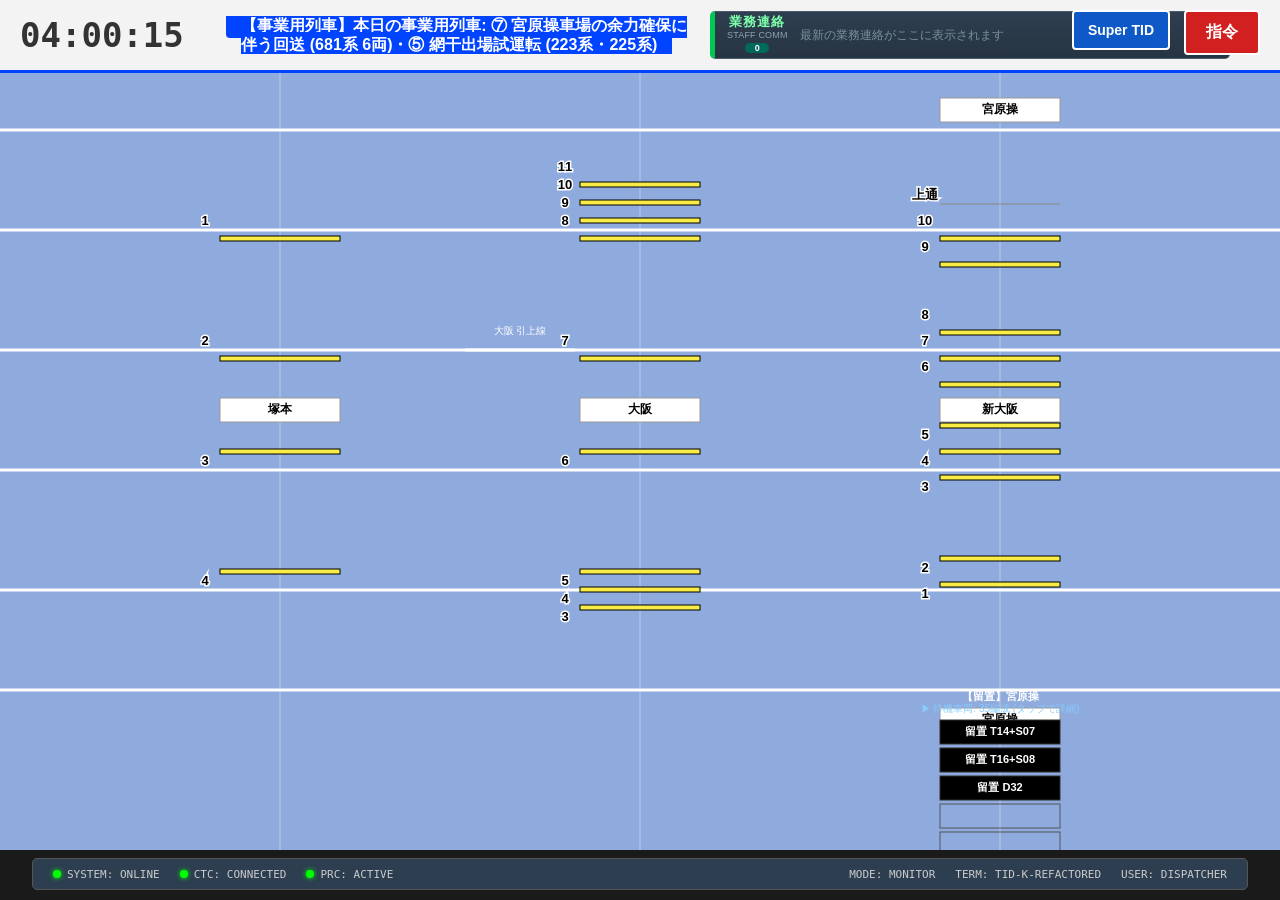
==== commit 92544ec3: "本数の見直し (東西線を減らす・宝塚線は大阪始発・高槻行き快速なし)・G/H/A快速と黄色の表示・詰まりの見張りと段階的な運転整理・指令の当駅打ち切り/回送/折り返し・渡り線の救済と進入の見込み・待避" ====
--- a/index.html
+++ b/index.html
@@ -4,9 +4,9 @@
 <meta charset="UTF-8">
 <meta name="viewport" content="width=device-width, initial-scale=1.0, maximum-scale=1.0, user-scalable=no">
 <title>JR West Super TID</title>
-<link rel="stylesheet" href="css/style.css?v=e87cbf0b">
-<link rel="stylesheet" href="css/header-log.css?v=e87cbf0b">
-<link rel="stylesheet" href="css/depot-view.css?v=e87cbf0b">
+<link rel="stylesheet" href="css/style.css?v=06c10860">
+<link rel="stylesheet" href="css/header-log.css?v=06c10860">
+<link rel="stylesheet" href="css/depot-view.css?v=06c10860">
 </head>
 <body>
 
@@ -118,6 +118,12 @@
                 title="抑止を解除し、続行間隔の自動判定を1回飛ばして発車させます（進路が空いていない場合は発車しません）">
             ▶ 強制発車 (抑止解除)
         </button>
+        <!-- ★その場で運転を止める処置 (js/38f-congestion-control.js) -->
+        <div class="cmd-row">
+            <button id="btn-term-here" class="btn-suspend-imm" onclick="game.ui.executeOnTheSpot('terminateHere')" title="いまの駅 (駅間なら次の駅) で運転を打ち切ります">当駅打ち切り</button>
+            <button id="btn-deadhead-here" class="btn-suspend" onclick="game.ui.executeOnTheSpot('deadheadHere')" title="いまの駅でお客様を降ろし回送にします">回送に変更</button>
+            <button id="btn-turn-here" class="btn-release" onclick="game.ui.executeOnTheSpot('turnbackHere')" title="いまの駅 (無理なら前方の折り返せる駅) で折り返します">その場で折り返し</button>
+        </div>
     </div>
     <h4>3. 着発番線変更指令 (転線)</h4>
     <div class="cmd-section">
@@ -302,49 +308,50 @@
 
 
 <!-- 読み込み順に意味があります。データ定義 -> クラス本体 -> prototype への追加 -> 起動 -->
-<script src="js/01-config.js?v=e87cbf0b"></script>
-<script src="js/02-fleet-data.js?v=e87cbf0b"></script>
-<script src="js/03-stations.js?v=e87cbf0b"></script>
-<script src="js/04-depots.js?v=e87cbf0b"></script>
-<script src="js/05-track-manager.js?v=e87cbf0b"></script>
-<script src="js/06-fleet.js?v=e87cbf0b"></script>
-<script src="js/07-spawner-core.js?v=e87cbf0b"></script>
-<script src="js/08-spawner-mainline.js?v=e87cbf0b"></script>
-<script src="js/09-spawner-branch.js?v=e87cbf0b"></script>
-<script src="js/10-timetable.js?v=e87cbf0b"></script>
-<script src="js/11-train-core.js?v=e87cbf0b"></script>
-<script src="js/12-train-move.js?v=e87cbf0b"></script>
-<script src="js/13-train-hold.js?v=e87cbf0b"></script>
-<script src="js/14-train-turnback.js?v=e87cbf0b"></script>
-<script src="js/15-train-depot.js?v=e87cbf0b"></script>
-<script src="js/16-train-adjust.js?v=e87cbf0b"></script>
-<script src="js/17-renderer.js?v=e87cbf0b"></script>
-<script src="js/18-ui-core.js?v=e87cbf0b"></script>
-<script src="js/19-ui-log.js?v=e87cbf0b"></script>
-<script src="js/20-ui-cmd.js?v=e87cbf0b"></script>
-<script src="js/21-ui-board.js?v=e87cbf0b"></script>
-<script src="js/22-depot-view.js?v=e87cbf0b"></script>
-<script src="js/23-game.js?v=e87cbf0b"></script>
-<script src="js/24-service-rules.js?v=e87cbf0b"></script>
-<script src="js/25-signals.js?v=e87cbf0b"></script>
-<script src="js/26-incidents.js?v=e87cbf0b"></script>
-<script src="js/27-operations.js?v=e87cbf0b"></script>
-<script src="js/28-dispatch.js?v=e87cbf0b"></script>
-<script src="js/29-sim-bus.js?v=e87cbf0b"></script>
-<script src="js/30-duty-log.js?v=e87cbf0b"></script>
-<script src="js/31-comms.js?v=e87cbf0b"></script>
-<script src="js/32-records.js?v=e87cbf0b"></script>
-<script src="js/33-incident-scenarios.js?v=e87cbf0b"></script>
-<script src="js/34-freight-terminals.js?v=e87cbf0b"></script>
-<script src="js/35-sidings.js?v=e87cbf0b"></script>
-<script src="js/36-special-events.js?v=e87cbf0b"></script>
-<script src="js/37-amagasaki-prc.js?v=e87cbf0b"></script>
-<script src="js/38-freight-timetable.js?v=e87cbf0b"></script>
-<script src="js/38b-night-work.js?v=e87cbf0b"></script>
-<script src="js/38c-dispatch-rules.js?v=e87cbf0b"></script>
-<script src="js/38d-train-numbers.js?v=e87cbf0b"></script>
-<script src="js/38e-night-work-detail.js?v=e87cbf0b"></script>
-<script src="js/39-boot.js?v=e87cbf0b"></script>
+<script src="js/01-config.js?v=06c10860"></script>
+<script src="js/02-fleet-data.js?v=06c10860"></script>
+<script src="js/03-stations.js?v=06c10860"></script>
+<script src="js/04-depots.js?v=06c10860"></script>
+<script src="js/05-track-manager.js?v=06c10860"></script>
+<script src="js/06-fleet.js?v=06c10860"></script>
+<script src="js/07-spawner-core.js?v=06c10860"></script>
+<script src="js/08-spawner-mainline.js?v=06c10860"></script>
+<script src="js/09-spawner-branch.js?v=06c10860"></script>
+<script src="js/10-timetable.js?v=06c10860"></script>
+<script src="js/11-train-core.js?v=06c10860"></script>
+<script src="js/12-train-move.js?v=06c10860"></script>
+<script src="js/13-train-hold.js?v=06c10860"></script>
+<script src="js/14-train-turnback.js?v=06c10860"></script>
+<script src="js/15-train-depot.js?v=06c10860"></script>
+<script src="js/16-train-adjust.js?v=06c10860"></script>
+<script src="js/17-renderer.js?v=06c10860"></script>
+<script src="js/18-ui-core.js?v=06c10860"></script>
+<script src="js/19-ui-log.js?v=06c10860"></script>
+<script src="js/20-ui-cmd.js?v=06c10860"></script>
+<script src="js/21-ui-board.js?v=06c10860"></script>
+<script src="js/22-depot-view.js?v=06c10860"></script>
+<script src="js/23-game.js?v=06c10860"></script>
+<script src="js/24-service-rules.js?v=06c10860"></script>
+<script src="js/25-signals.js?v=06c10860"></script>
+<script src="js/26-incidents.js?v=06c10860"></script>
+<script src="js/27-operations.js?v=06c10860"></script>
+<script src="js/28-dispatch.js?v=06c10860"></script>
+<script src="js/29-sim-bus.js?v=06c10860"></script>
+<script src="js/30-duty-log.js?v=06c10860"></script>
+<script src="js/31-comms.js?v=06c10860"></script>
+<script src="js/32-records.js?v=06c10860"></script>
+<script src="js/33-incident-scenarios.js?v=06c10860"></script>
+<script src="js/34-freight-terminals.js?v=06c10860"></script>
+<script src="js/35-sidings.js?v=06c10860"></script>
+<script src="js/36-special-events.js?v=06c10860"></script>
+<script src="js/37-amagasaki-prc.js?v=06c10860"></script>
+<script src="js/38-freight-timetable.js?v=06c10860"></script>
+<script src="js/38b-night-work.js?v=06c10860"></script>
+<script src="js/38c-dispatch-rules.js?v=06c10860"></script>
+<script src="js/38d-train-numbers.js?v=06c10860"></script>
+<script src="js/38e-night-work-detail.js?v=06c10860"></script>
+<script src="js/38f-congestion-control.js?v=06c10860"></script>
+<script src="js/39-boot.js?v=06c10860"></script>
 
 <!-- ===================================================== 版の食い違いの見張り
      詳しくは tid.html の同じ部分を参照。古い js がキャッシュから使われている
